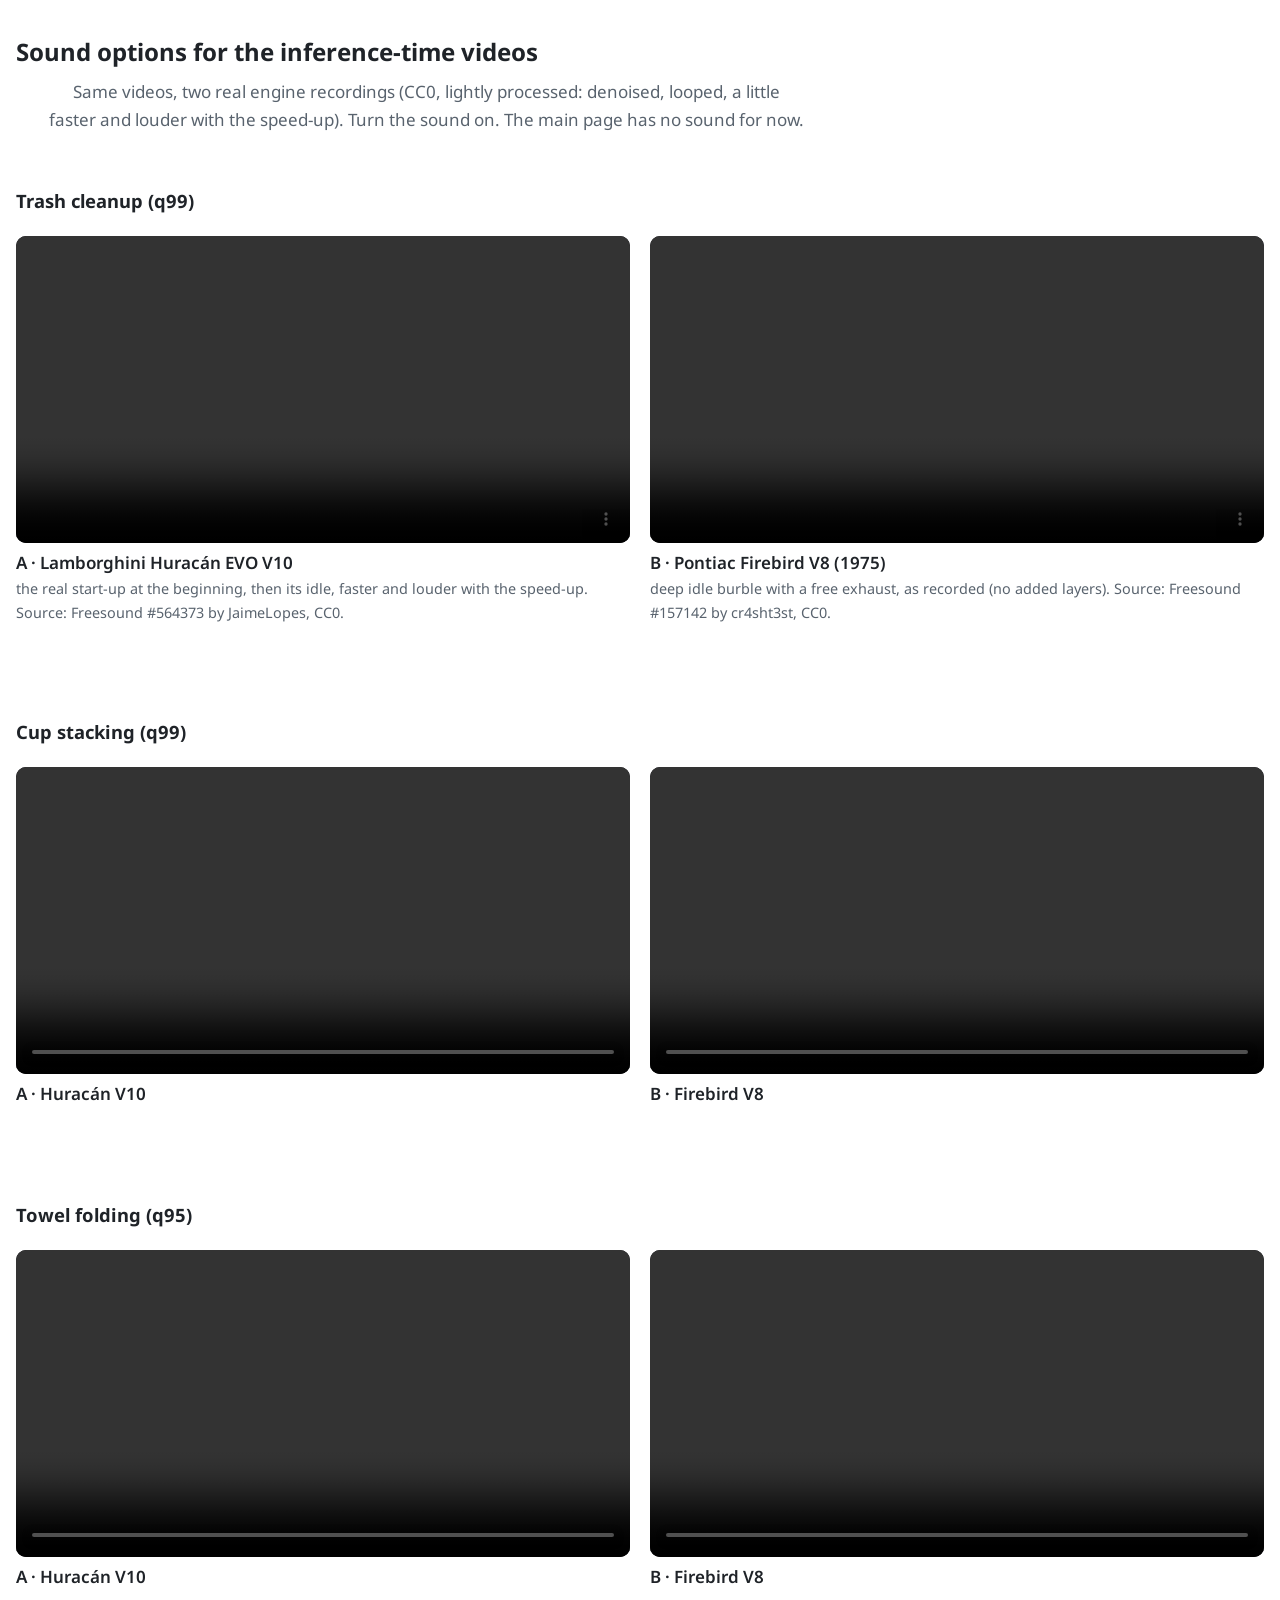
==== sound_preview.html @ 76bc1a8c "Sound preview round 5: real CC0 recordings with minimal processing (Huracan EVO V10 start-up + idle " ====
<!doctype html>
<html lang="en">
<head>
<meta charset="utf-8">
<meta name="viewport" content="width=device-width, initial-scale=1">
<meta name="robots" content="noindex">
<title>Sound Preview</title>
<link rel="stylesheet" href="https://fonts.googleapis.com/css2?family=Noto+Sans:wght@400;600&display=swap">
<link rel="stylesheet" href="static/css/style.css?v=d8124013">
<style>
  main { max-width: 1400px; margin: 0 auto; padding: 32px 16px 64px; }
  h1 { font-size: 1.5rem; margin: 0 0 6px; }
  .lead { color: var(--muted); margin: 0 0 24px; }
  .row { display: grid; grid-template-columns: 1fr 1fr; gap: 20px; margin-bottom: 36px; }
  .row h2 { grid-column: 1 / -1; font-size: 1.15rem; margin: 0; }
  figure { margin: 0; }
  figure video { display: block; width: 100%; height: auto; border-radius: 10px; background: #101118; }
  figcaption { margin-top: 6px; font-weight: 600; }
  figcaption span { display: block; font-weight: 400; color: var(--muted); font-size: 0.9rem; }
  @media (max-width: 800px) { .row { grid-template-columns: 1fr; } }
</style>
</head>
<body>
<main>
  <h1>Sound options for the inference-time videos</h1>
  <p class="lead">Same videos, two real engine recordings (CC0, lightly processed: denoised, looped, a little faster and louder with the speed-up). Turn the sound on. The main page has no sound for now.</p>
  <section class="row"><h2>Trash cleanup (q99)</h2>
    <figure><video controls playsinline preload="metadata" src="static/tempo/preview/split_trash_huracan.mp4"></video>
      <figcaption>A · Lamborghini Huracán EVO V10<span>the real start-up at the beginning, then its idle, faster and louder with the speed-up. Source: Freesound #564373 by JaimeLopes, CC0.</span></figcaption></figure>
    <figure><video controls playsinline preload="metadata" src="static/tempo/preview/split_trash_firebird.mp4"></video>
      <figcaption>B · Pontiac Firebird V8 (1975)<span>deep idle burble with a free exhaust, as recorded (no added layers). Source: Freesound #157142 by cr4sht3st, CC0.</span></figcaption></figure>
  </section>
  <section class="row"><h2>Cup stacking (q99)</h2>
    <figure><video controls playsinline preload="metadata" src="static/tempo/preview/split_cup_huracan.mp4"></video><figcaption>A · Huracán V10</figcaption></figure>
    <figure><video controls playsinline preload="metadata" src="static/tempo/preview/split_cup_firebird.mp4"></video><figcaption>B · Firebird V8</figcaption></figure>
  </section>
  <section class="row"><h2>Towel folding (q95)</h2>
    <figure><video controls playsinline preload="metadata" src="static/tempo/preview/split_towel_huracan.mp4"></video><figcaption>A · Huracán V10</figcaption></figure>
    <figure><video controls playsinline preload="metadata" src="static/tempo/preview/split_towel_firebird.mp4"></video><figcaption>B · Firebird V8</figcaption></figure>
  </section>
</main>
</body>
</html>
---- static/css/style.css ----
:root {
  --text: #1f2328;
  --muted: #59636e;
  --faint: #8c959f;
  --rule: #e5e7eb;
  --bg: #ffffff;
  --panel: #f6f8fa;
  --accent: #1d4ed8;
  --wide: 1040px;
  --narrow: 820px;
}

* { box-sizing: border-box; }

html { scroll-behavior: smooth; }

body {
  margin: 0;
  background: var(--bg);
  color: var(--text);
  font-family: "Noto Sans", -apple-system, BlinkMacSystemFont, "Segoe UI", Helvetica, Arial, sans-serif;
  font-size: 17px;
  line-height: 1.65;
  -webkit-text-size-adjust: 100%;
}

a { color: var(--accent); text-decoration: none; }
a:hover { text-decoration: underline; }

.container { max-width: var(--wide); margin: 0 auto; padding: 0 16px; }
.container.narrow { max-width: var(--narrow); }

/* ---------- header ---------- */
.hero { text-align: center; padding: 56px 0 28px; }

.title {
  margin: 0 auto;
  max-width: 900px;
  font-size: clamp(1.75rem, 1.1rem + 2.6vw, 2.75rem);
  font-weight: 600;
  line-height: 1.2;
  letter-spacing: -0.01em;
  text-wrap: balance;
}

.authors { margin: 18px 0 2px; font-size: 1.15rem; }
.venue { margin: 0; color: var(--muted); font-size: 0.98rem; text-wrap: balance; }

.links {
  display: flex;
  flex-wrap: wrap;
  justify-content: center;
  gap: 10px;
  margin-top: 22px;
}

.button {
  display: inline-flex;
  align-items: center;
  gap: 6px;
  padding: 7px 18px;
  border-radius: 999px;
  background: #363636;
  color: #fff;
  font-size: 0.92rem;
  line-height: 1.4;
}
.button:hover { background: #1f1f1f; text-decoration: none; }
.button svg { width: 14px; height: 14px; fill: currentColor; }

/* ---------- sections ---------- */
section { padding: 28px 0; }

.section-title {
  margin: 0 0 18px;
  text-align: center;
  font-size: 1.6rem;
  font-weight: 600;
}

.lead {
  margin: 0 auto 26px;
  max-width: var(--narrow);
  text-align: center;
  color: var(--muted);
  text-wrap: balance;
}
.lead strong { color: var(--text); font-weight: 600; }

/* real-time callout: same dark pill + red dot as the badge burned into the videos */
.realtime {
  display: flex;
  flex-wrap: wrap;
  justify-content: center;
  align-items: center;
  gap: 8px 14px;
  margin: 0 auto 12px;
  text-align: center;
}

.rt-badge {
  display: inline-flex;
  align-items: center;
  gap: 9px;
  padding: 7px 16px 7px 14px;
  border-radius: 999px;
  background: #1f2328;
  color: #fff;
  font-size: 0.95rem;
  font-weight: 600;
  letter-spacing: 0.06em;
  text-transform: uppercase;
  white-space: nowrap;
}

.rt-dot {
  width: 10px;
  height: 10px;
  border-radius: 50%;
  background: #ef4444;
  animation: rt-pulse 1.6s ease-out infinite;
}

@keyframes rt-pulse {
  0%   { box-shadow: 0 0 0 0 rgba(239, 68, 68, 0.6); }
  70%  { box-shadow: 0 0 0 7px rgba(239, 68, 68, 0); }
  100% { box-shadow: 0 0 0 0 rgba(239, 68, 68, 0); }
}

@media (prefers-reduced-motion: reduce) {
  .rt-dot { animation: none; }
}

.rt-text { font-size: 1.08rem; text-wrap: balance; }
.rt-text strong { font-weight: 600; }
.nowrap, .rt-text strong { white-space: nowrap; }

/* ---------- demo videos ---------- */
.demo { margin: 0 0 40px; }
.demo:last-child { margin-bottom: 8px; }

/* demo groups (fine-tuned vs zero-shot) */
.group-head {
  margin: 6px auto 24px;
  max-width: var(--narrow);
  text-align: center;
}
.group-head.sep {
  margin-top: 56px;
  padding-top: 34px;
  border-top: 1px solid var(--rule);
}
.group-title { margin: 0 0 4px; font-size: 1.32rem; font-weight: 600; }
.group-note { margin: 0; color: var(--muted); font-size: 0.95rem; text-wrap: balance; }
.group-note strong { color: var(--text); font-weight: 600; }

.demo-title {
  margin: 0 0 10px;
  text-align: center;
  font-size: 1.12rem;
  font-weight: 600;
}

.video-frame {
  margin: 0 auto;
  border-radius: 10px;
  overflow: hidden;
  background: var(--panel);
  box-shadow: 0 1px 2px rgba(0, 0, 0, 0.06), 0 4px 18px rgba(0, 0, 0, 0.06);
}

.video-frame video {
  display: block;
  width: 100%;
  height: auto;
}

/* side-by-side portrait clips share one width so their scale matches; wide clips use the full column */
.video-frame.portrait { max-width: 600px; }
.video-frame.wide     { max-width: var(--wide); }

.demo-caption {
  margin: 10px auto 0;
  max-width: var(--narrow);
  text-align: center;
  color: var(--muted);
  font-size: 0.92rem;
}
.demo-caption a { margin-left: 4px; white-space: nowrap; }
.demo-caption a::after { content: " \2197"; }

/* ---------- abstract ---------- */
.abstract p {
  margin: 0;
  text-align: justify;
  hyphens: manual;
  text-wrap: pretty;
}
.abstract a { overflow-wrap: anywhere; }

/* ---------- method figures ---------- */
.figure { margin: 0 0 36px; }
.figure:last-child { margin-bottom: 0; }

.figure-scroll { overflow-x: auto; -webkit-overflow-scrolling: touch; }

.figure img {
  display: block;
  width: 100%;
  height: auto;
}

.figure figcaption {
  margin: 12px auto 0;
  max-width: var(--narrow);
  text-align: center;
  color: var(--muted);
  font-size: 0.95rem;
  text-wrap: balance;
}
.figure figcaption strong { color: var(--text); font-weight: 600; }

.scroll-hint { display: none; }

/* ---------- footer ---------- */
footer {
  margin-top: 36px;
  padding: 28px 0 40px;
  border-top: 1px solid var(--rule);
  text-align: center;
  color: var(--faint);
  font-size: 0.85rem;
}
footer a { color: inherit; text-decoration: underline; }

/* ---------- small screens ---------- */
@media (max-width: 640px) {
  body { font-size: 16px; }
  .hero { padding: 36px 0 18px; }
  .title br { display: none; }
  .hide-sm { display: none; }
  .authors { font-size: 1.05rem; }
  section { padding: 20px 0; }
  .section-title { font-size: 1.35rem; }
  .demo { margin-bottom: 30px; }
  .video-frame { border-radius: 8px; }
  .abstract p { text-align: left; hyphens: manual; }

  /* the method figures are very wide: let them scroll instead of shrinking to unreadable */
  .figure-scroll img { width: 760px; max-width: none; }
  .scroll-hint {
    display: block;
    margin-top: 6px;
    text-align: center;
    color: var(--faint);
    font-size: 0.8rem;
  }
}
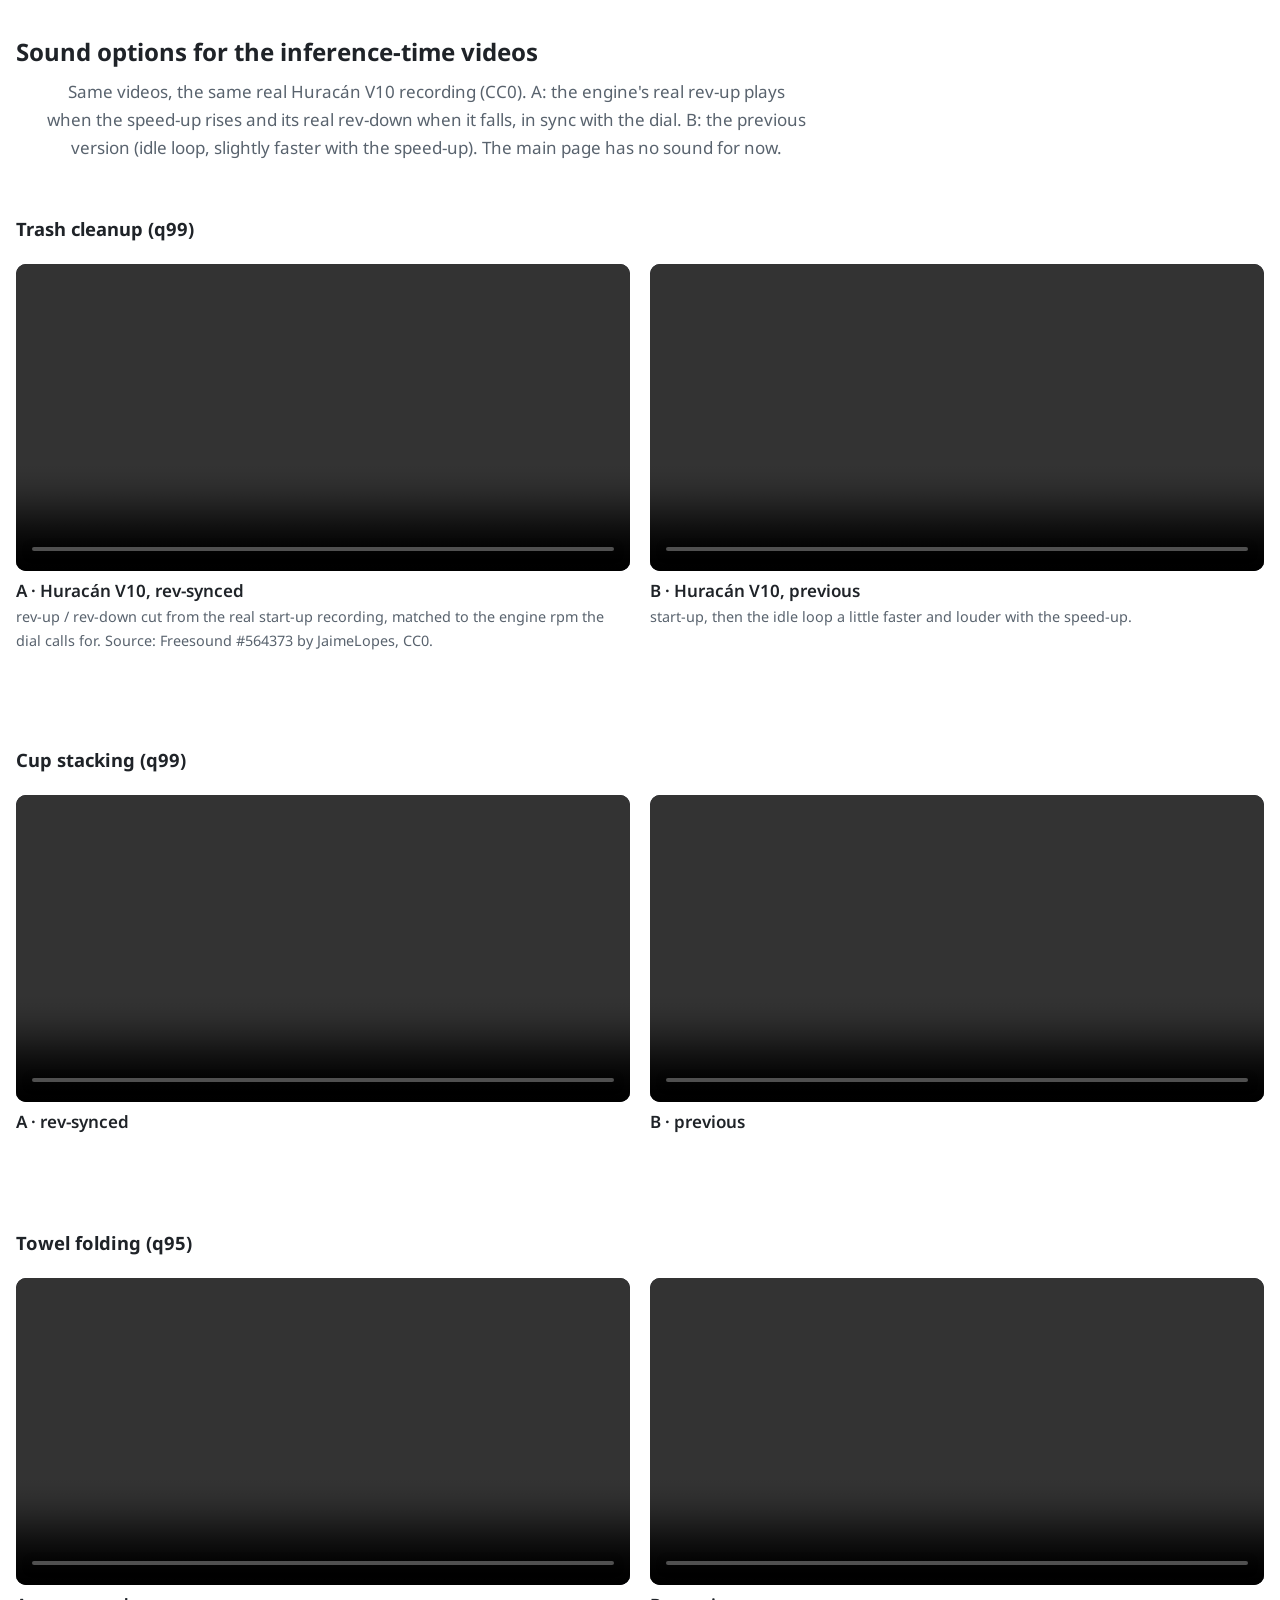
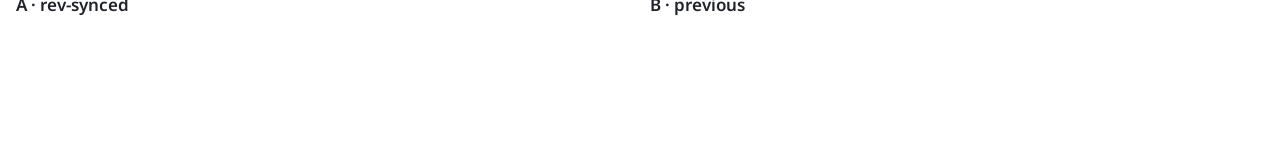
==== commit 4390b327: "Sound preview round 6: Huracan V10 rev-synced (real rev-up/rev-down grains matched to the dial) vs p" ====
--- a/sound_preview.html
+++ b/sound_preview.html
@@ -23,20 +23,20 @@
 <body>
 <main>
   <h1>Sound options for the inference-time videos</h1>
-  <p class="lead">Same videos, two real engine recordings (CC0, lightly processed: denoised, looped, a little faster and louder with the speed-up). Turn the sound on. The main page has no sound for now.</p>
+  <p class="lead">Same videos, the same real Huracán V10 recording (CC0). A: the engine's real rev-up plays when the speed-up rises and its real rev-down when it falls, in sync with the dial. B: the previous version (idle loop, slightly faster with the speed-up). The main page has no sound for now.</p>
   <section class="row"><h2>Trash cleanup (q99)</h2>
+    <figure><video controls playsinline preload="metadata" src="static/tempo/preview/split_trash_revsync.mp4"></video>
+      <figcaption>A · Huracán V10, rev-synced<span>rev-up / rev-down cut from the real start-up recording, matched to the engine rpm the dial calls for. Source: Freesound #564373 by JaimeLopes, CC0.</span></figcaption></figure>
     <figure><video controls playsinline preload="metadata" src="static/tempo/preview/split_trash_huracan.mp4"></video>
-      <figcaption>A · Lamborghini Huracán EVO V10<span>the real start-up at the beginning, then its idle, faster and louder with the speed-up. Source: Freesound #564373 by JaimeLopes, CC0.</span></figcaption></figure>
-    <figure><video controls playsinline preload="metadata" src="static/tempo/preview/split_trash_firebird.mp4"></video>
-      <figcaption>B · Pontiac Firebird V8 (1975)<span>deep idle burble with a free exhaust, as recorded (no added layers). Source: Freesound #157142 by cr4sht3st, CC0.</span></figcaption></figure>
+      <figcaption>B · Huracán V10, previous<span>start-up, then the idle loop a little faster and louder with the speed-up.</span></figcaption></figure>
   </section>
   <section class="row"><h2>Cup stacking (q99)</h2>
-    <figure><video controls playsinline preload="metadata" src="static/tempo/preview/split_cup_huracan.mp4"></video><figcaption>A · Huracán V10</figcaption></figure>
-    <figure><video controls playsinline preload="metadata" src="static/tempo/preview/split_cup_firebird.mp4"></video><figcaption>B · Firebird V8</figcaption></figure>
+    <figure><video controls playsinline preload="metadata" src="static/tempo/preview/split_cup_revsync.mp4"></video><figcaption>A · rev-synced</figcaption></figure>
+    <figure><video controls playsinline preload="metadata" src="static/tempo/preview/split_cup_huracan.mp4"></video><figcaption>B · previous</figcaption></figure>
   </section>
   <section class="row"><h2>Towel folding (q95)</h2>
-    <figure><video controls playsinline preload="metadata" src="static/tempo/preview/split_towel_huracan.mp4"></video><figcaption>A · Huracán V10</figcaption></figure>
-    <figure><video controls playsinline preload="metadata" src="static/tempo/preview/split_towel_firebird.mp4"></video><figcaption>B · Firebird V8</figcaption></figure>
+    <figure><video controls playsinline preload="metadata" src="static/tempo/preview/split_towel_revsync.mp4"></video><figcaption>A · rev-synced</figcaption></figure>
+    <figure><video controls playsinline preload="metadata" src="static/tempo/preview/split_towel_huracan.mp4"></video><figcaption>B · previous</figcaption></figure>
   </section>
 </main>
 </body>
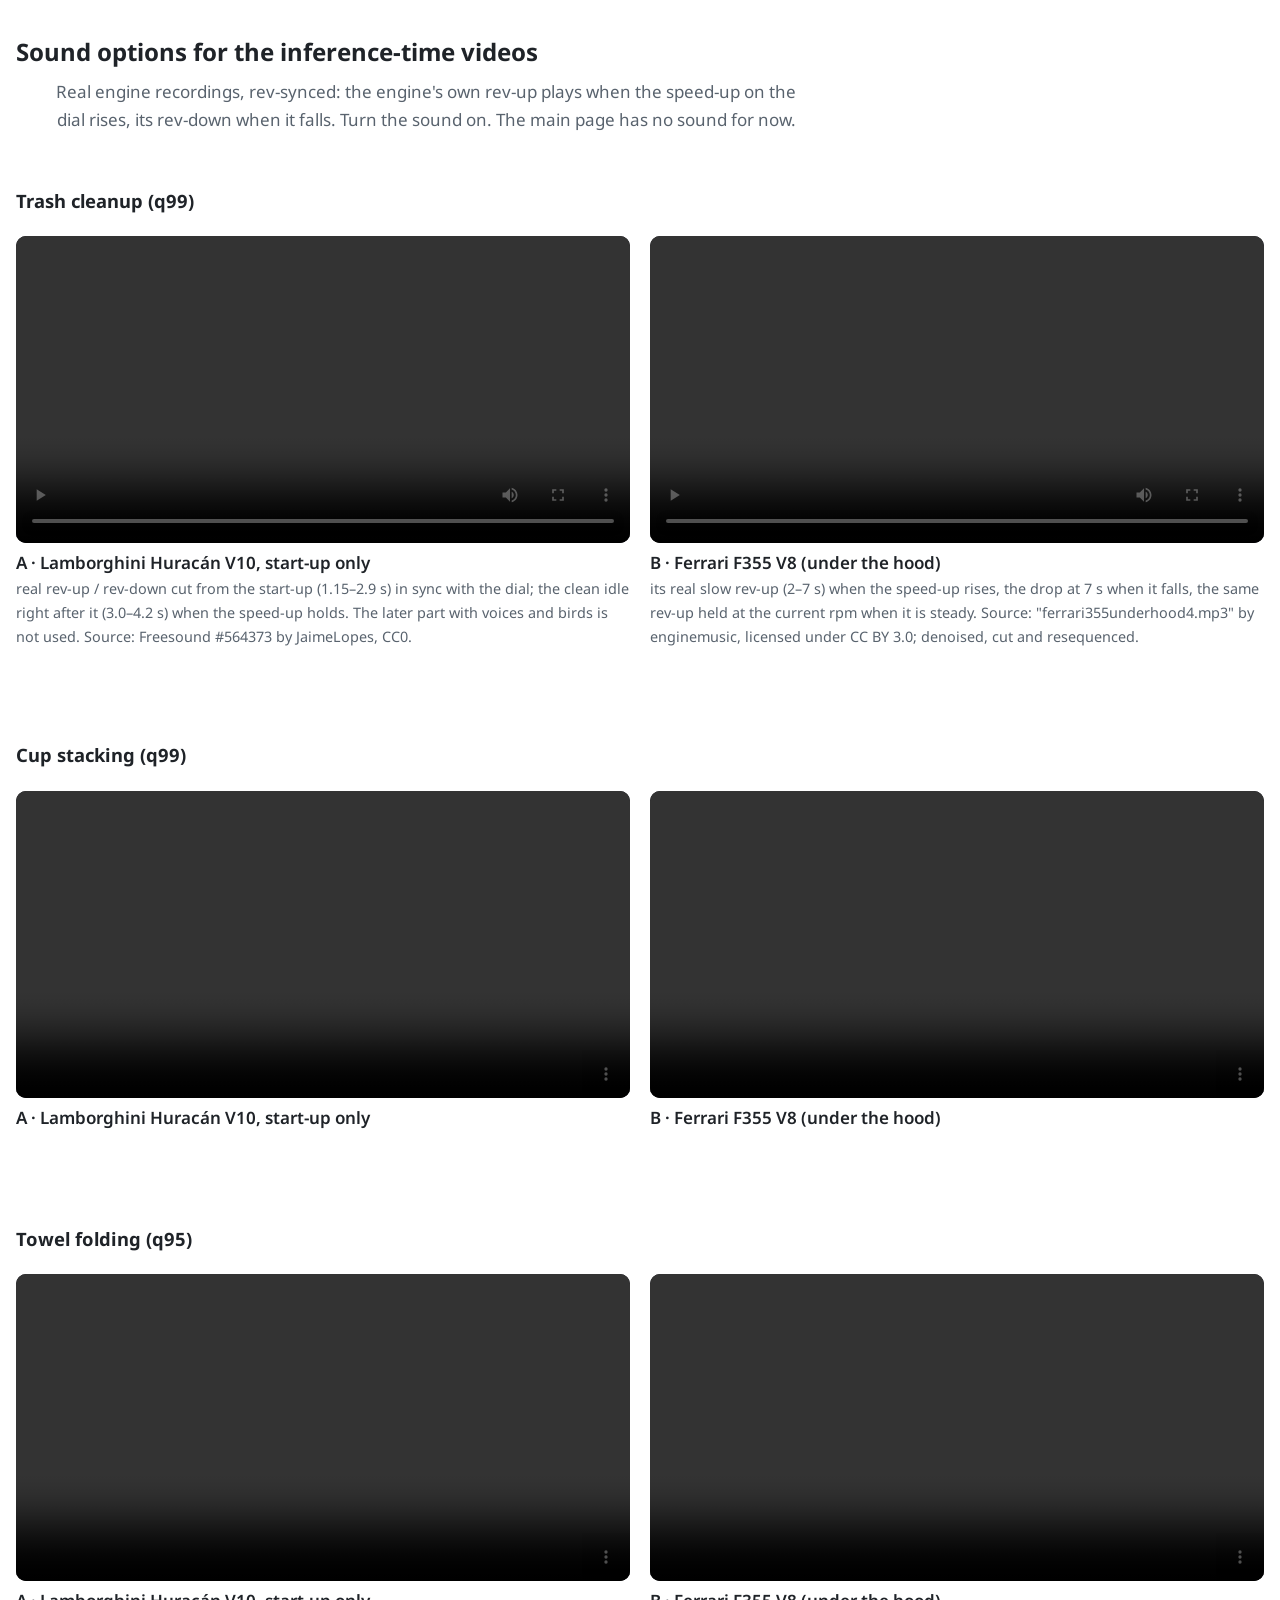
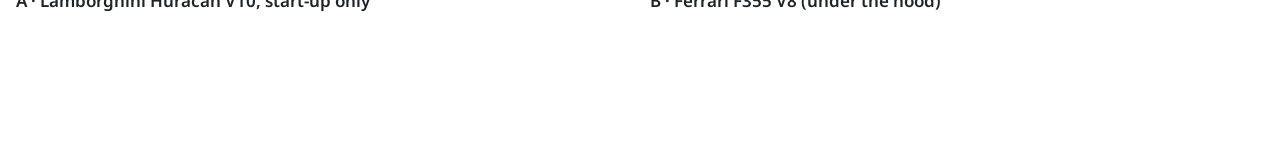
==== commit f7e2b97f: "Sound preview round 7: rev-synced Huracan (start-up part only, no voices/birds) vs Ferrari F355 (rev" ====
--- a/sound_preview.html
+++ b/sound_preview.html
@@ -16,6 +16,7 @@
   figure { margin: 0; }
   figure video { display: block; width: 100%; height: auto; border-radius: 10px; background: #101118; }
   figcaption { margin-top: 6px; font-weight: 600; }
+  figcaption a { color: inherit; }
   figcaption span { display: block; font-weight: 400; color: var(--muted); font-size: 0.9rem; }
   @media (max-width: 800px) { .row { grid-template-columns: 1fr; } }
 </style>
@@ -23,20 +24,18 @@
 <body>
 <main>
   <h1>Sound options for the inference-time videos</h1>
-  <p class="lead">Same videos, the same real Huracán V10 recording (CC0). A: the engine's real rev-up plays when the speed-up rises and its real rev-down when it falls, in sync with the dial. B: the previous version (idle loop, slightly faster with the speed-up). The main page has no sound for now.</p>
+  <p class="lead">Real engine recordings, rev-synced: the engine's own rev-up plays when the speed-up on the dial rises, its rev-down when it falls. Turn the sound on. The main page has no sound for now.</p>
   <section class="row"><h2>Trash cleanup (q99)</h2>
-    <figure><video controls playsinline preload="metadata" src="static/tempo/preview/split_trash_revsync.mp4"></video>
-      <figcaption>A · Huracán V10, rev-synced<span>rev-up / rev-down cut from the real start-up recording, matched to the engine rpm the dial calls for. Source: Freesound #564373 by JaimeLopes, CC0.</span></figcaption></figure>
-    <figure><video controls playsinline preload="metadata" src="static/tempo/preview/split_trash_huracan.mp4"></video>
-      <figcaption>B · Huracán V10, previous<span>start-up, then the idle loop a little faster and louder with the speed-up.</span></figcaption></figure>
+    <figure><video controls playsinline preload="metadata" src="static/tempo/preview/split_trash_huracan.mp4"></video><figcaption>A · Lamborghini Huracán V10, start-up only<span>real rev-up / rev-down cut from the start-up (1.15–2.9 s) in sync with the dial; the clean idle right after it (3.0–4.2 s) when the speed-up holds. The later part with voices and birds is not used. Source: <a href="https://freesound.org/people/JaimeLopes/sounds/564373/">Freesound #564373</a> by JaimeLopes, CC0.</span></figcaption></figure>
+    <figure><video controls playsinline preload="metadata" src="static/tempo/preview/split_trash_f355.mp4"></video><figcaption>B · Ferrari F355 V8 (under the hood)<span>its real slow rev-up (2–7 s) when the speed-up rises, the drop at 7 s when it falls, the same rev-up held at the current rpm when it is steady. Source: <a href="https://freesound.org/people/enginemusic/sounds/43484/">"ferrari355underhood4.mp3"</a> by enginemusic, licensed under <a href="https://creativecommons.org/licenses/by/3.0/">CC BY 3.0</a>; denoised, cut and resequenced.</span></figcaption></figure>
   </section>
   <section class="row"><h2>Cup stacking (q99)</h2>
-    <figure><video controls playsinline preload="metadata" src="static/tempo/preview/split_cup_revsync.mp4"></video><figcaption>A · rev-synced</figcaption></figure>
-    <figure><video controls playsinline preload="metadata" src="static/tempo/preview/split_cup_huracan.mp4"></video><figcaption>B · previous</figcaption></figure>
+    <figure><video controls playsinline preload="metadata" src="static/tempo/preview/split_cup_huracan.mp4"></video><figcaption>A · Lamborghini Huracán V10, start-up only</figcaption></figure>
+    <figure><video controls playsinline preload="metadata" src="static/tempo/preview/split_cup_f355.mp4"></video><figcaption>B · Ferrari F355 V8 (under the hood)</figcaption></figure>
   </section>
   <section class="row"><h2>Towel folding (q95)</h2>
-    <figure><video controls playsinline preload="metadata" src="static/tempo/preview/split_towel_revsync.mp4"></video><figcaption>A · rev-synced</figcaption></figure>
-    <figure><video controls playsinline preload="metadata" src="static/tempo/preview/split_towel_huracan.mp4"></video><figcaption>B · previous</figcaption></figure>
+    <figure><video controls playsinline preload="metadata" src="static/tempo/preview/split_towel_huracan.mp4"></video><figcaption>A · Lamborghini Huracán V10, start-up only</figcaption></figure>
+    <figure><video controls playsinline preload="metadata" src="static/tempo/preview/split_towel_f355.mp4"></video><figcaption>B · Ferrari F355 V8 (under the hood)</figcaption></figure>
   </section>
 </main>
 </body>
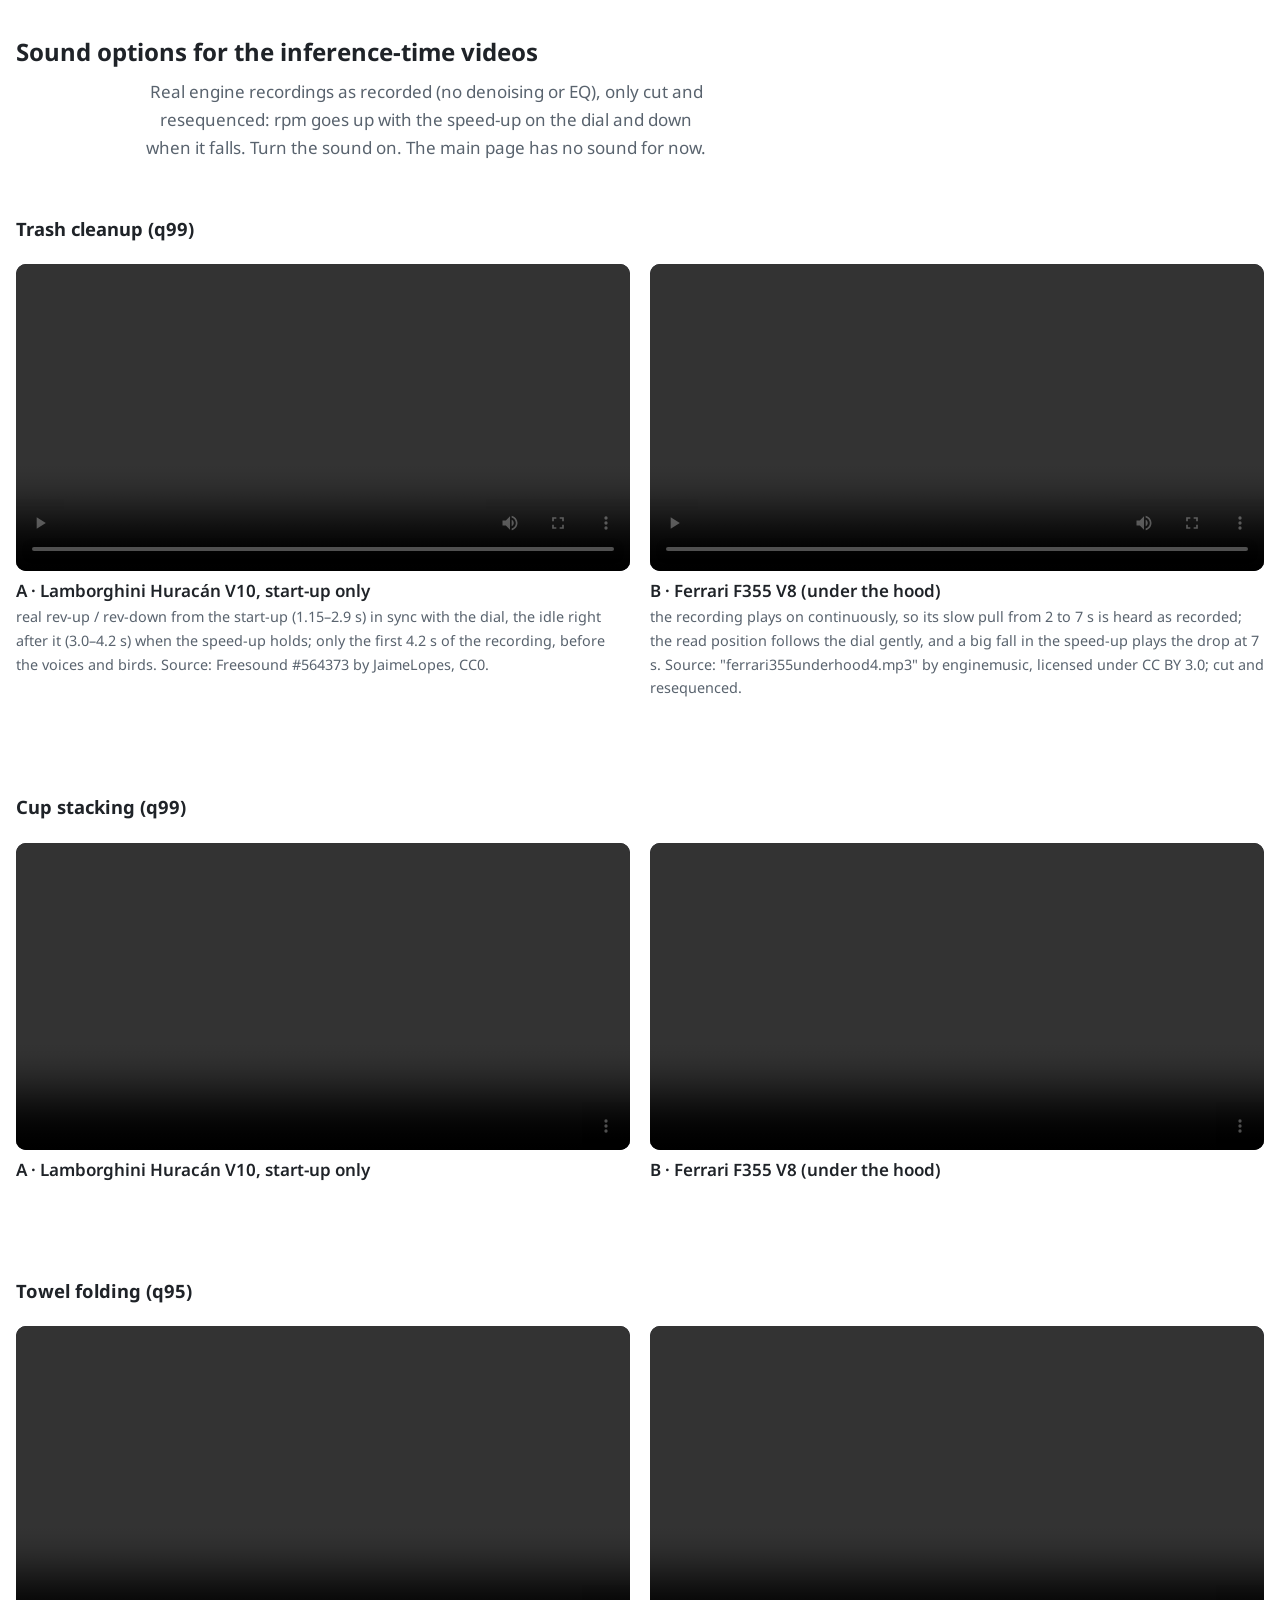
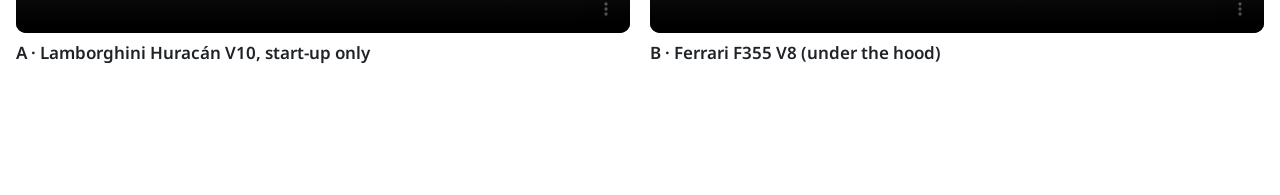
==== commit f59c2b81: "Sound preview round 8: raw recordings (no denoise/EQ); Ferrari plays on continuously (slow pull kept" ====
--- a/sound_preview.html
+++ b/sound_preview.html
@@ -24,10 +24,10 @@
 <body>
 <main>
   <h1>Sound options for the inference-time videos</h1>
-  <p class="lead">Real engine recordings, rev-synced: the engine's own rev-up plays when the speed-up on the dial rises, its rev-down when it falls. Turn the sound on. The main page has no sound for now.</p>
+  <p class="lead">Real engine recordings as recorded (no denoising or EQ), only cut and resequenced: rpm goes up with the speed-up on the dial and down when it falls. Turn the sound on. The main page has no sound for now.</p>
   <section class="row"><h2>Trash cleanup (q99)</h2>
-    <figure><video controls playsinline preload="metadata" src="static/tempo/preview/split_trash_huracan.mp4"></video><figcaption>A · Lamborghini Huracán V10, start-up only<span>real rev-up / rev-down cut from the start-up (1.15–2.9 s) in sync with the dial; the clean idle right after it (3.0–4.2 s) when the speed-up holds. The later part with voices and birds is not used. Source: <a href="https://freesound.org/people/JaimeLopes/sounds/564373/">Freesound #564373</a> by JaimeLopes, CC0.</span></figcaption></figure>
-    <figure><video controls playsinline preload="metadata" src="static/tempo/preview/split_trash_f355.mp4"></video><figcaption>B · Ferrari F355 V8 (under the hood)<span>its real slow rev-up (2–7 s) when the speed-up rises, the drop at 7 s when it falls, the same rev-up held at the current rpm when it is steady. Source: <a href="https://freesound.org/people/enginemusic/sounds/43484/">"ferrari355underhood4.mp3"</a> by enginemusic, licensed under <a href="https://creativecommons.org/licenses/by/3.0/">CC BY 3.0</a>; denoised, cut and resequenced.</span></figcaption></figure>
+    <figure><video controls playsinline preload="metadata" src="static/tempo/preview/split_trash_huracan.mp4"></video><figcaption>A · Lamborghini Huracán V10, start-up only<span>real rev-up / rev-down from the start-up (1.15–2.9 s) in sync with the dial, the idle right after it (3.0–4.2 s) when the speed-up holds; only the first 4.2 s of the recording, before the voices and birds. Source: <a href="https://freesound.org/people/JaimeLopes/sounds/564373/">Freesound #564373</a> by JaimeLopes, CC0.</span></figcaption></figure>
+    <figure><video controls playsinline preload="metadata" src="static/tempo/preview/split_trash_f355.mp4"></video><figcaption>B · Ferrari F355 V8 (under the hood)<span>the recording plays on continuously, so its slow pull from 2 to 7 s is heard as recorded; the read position follows the dial gently, and a big fall in the speed-up plays the drop at 7 s. Source: <a href="https://freesound.org/people/enginemusic/sounds/43484/">"ferrari355underhood4.mp3"</a> by enginemusic, licensed under <a href="https://creativecommons.org/licenses/by/3.0/">CC BY 3.0</a>; cut and resequenced.</span></figcaption></figure>
   </section>
   <section class="row"><h2>Cup stacking (q99)</h2>
     <figure><video controls playsinline preload="metadata" src="static/tempo/preview/split_cup_huracan.mp4"></video><figcaption>A · Lamborghini Huracán V10, start-up only</figcaption></figure>
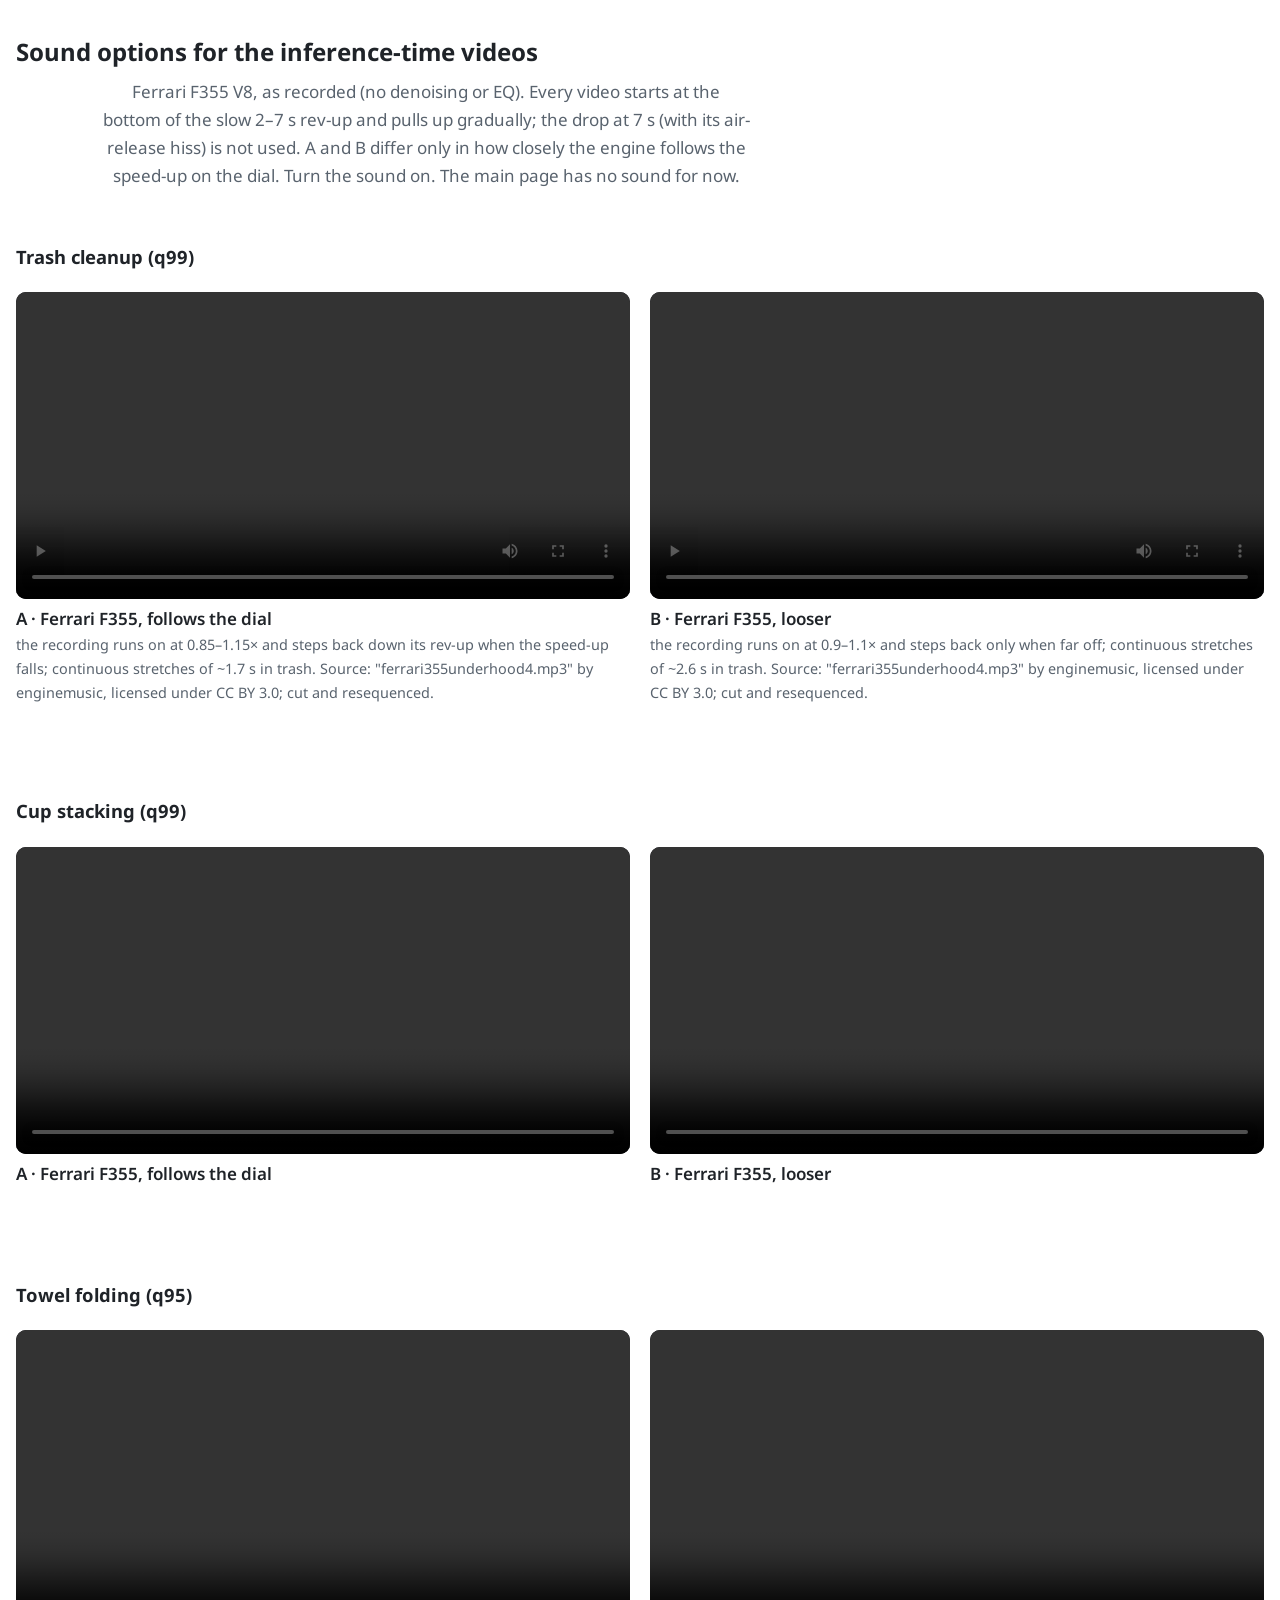
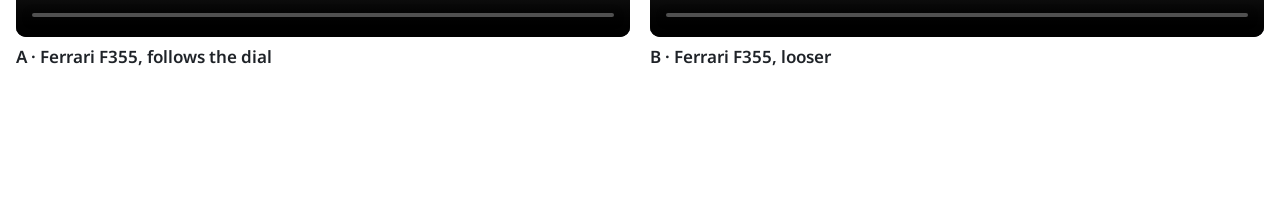
==== commit 92770878: "Sound preview round 9: Ferrari F355 only, no drop/hiss, gradual start for every task; follows the di" ====
--- a/sound_preview.html
+++ b/sound_preview.html
@@ -24,18 +24,18 @@
 <body>
 <main>
   <h1>Sound options for the inference-time videos</h1>
-  <p class="lead">Real engine recordings as recorded (no denoising or EQ), only cut and resequenced: rpm goes up with the speed-up on the dial and down when it falls. Turn the sound on. The main page has no sound for now.</p>
+  <p class="lead">Ferrari F355 V8, as recorded (no denoising or EQ). Every video starts at the bottom of the slow 2–7 s rev-up and pulls up gradually; the drop at 7 s (with its air-release hiss) is not used. A and B differ only in how closely the engine follows the speed-up on the dial. Turn the sound on. The main page has no sound for now.</p>
   <section class="row"><h2>Trash cleanup (q99)</h2>
-    <figure><video controls playsinline preload="metadata" src="static/tempo/preview/split_trash_huracan.mp4"></video><figcaption>A · Lamborghini Huracán V10, start-up only<span>real rev-up / rev-down from the start-up (1.15–2.9 s) in sync with the dial, the idle right after it (3.0–4.2 s) when the speed-up holds; only the first 4.2 s of the recording, before the voices and birds. Source: <a href="https://freesound.org/people/JaimeLopes/sounds/564373/">Freesound #564373</a> by JaimeLopes, CC0.</span></figcaption></figure>
-    <figure><video controls playsinline preload="metadata" src="static/tempo/preview/split_trash_f355.mp4"></video><figcaption>B · Ferrari F355 V8 (under the hood)<span>the recording plays on continuously, so its slow pull from 2 to 7 s is heard as recorded; the read position follows the dial gently, and a big fall in the speed-up plays the drop at 7 s. Source: <a href="https://freesound.org/people/enginemusic/sounds/43484/">"ferrari355underhood4.mp3"</a> by enginemusic, licensed under <a href="https://creativecommons.org/licenses/by/3.0/">CC BY 3.0</a>; cut and resequenced.</span></figcaption></figure>
+    <figure><video controls playsinline preload="metadata" src="static/tempo/preview/split_trash_f355_base.mp4"></video><figcaption>A · Ferrari F355, follows the dial<span>the recording runs on at 0.85–1.15&times; and steps back down its rev-up when the speed-up falls; continuous stretches of ~1.7 s in trash. Source: <a href="https://freesound.org/people/enginemusic/sounds/43484/">"ferrari355underhood4.mp3"</a> by enginemusic, licensed under <a href="https://creativecommons.org/licenses/by/3.0/">CC BY 3.0</a>; cut and resequenced.</span></figcaption></figure>
+    <figure><video controls playsinline preload="metadata" src="static/tempo/preview/split_trash_f355_loose.mp4"></video><figcaption>B · Ferrari F355, looser<span>the recording runs on at 0.9–1.1&times; and steps back only when far off; continuous stretches of ~2.6 s in trash. Source: <a href="https://freesound.org/people/enginemusic/sounds/43484/">"ferrari355underhood4.mp3"</a> by enginemusic, licensed under <a href="https://creativecommons.org/licenses/by/3.0/">CC BY 3.0</a>; cut and resequenced.</span></figcaption></figure>
   </section>
   <section class="row"><h2>Cup stacking (q99)</h2>
-    <figure><video controls playsinline preload="metadata" src="static/tempo/preview/split_cup_huracan.mp4"></video><figcaption>A · Lamborghini Huracán V10, start-up only</figcaption></figure>
-    <figure><video controls playsinline preload="metadata" src="static/tempo/preview/split_cup_f355.mp4"></video><figcaption>B · Ferrari F355 V8 (under the hood)</figcaption></figure>
+    <figure><video controls playsinline preload="metadata" src="static/tempo/preview/split_cup_f355_base.mp4"></video><figcaption>A · Ferrari F355, follows the dial</figcaption></figure>
+    <figure><video controls playsinline preload="metadata" src="static/tempo/preview/split_cup_f355_loose.mp4"></video><figcaption>B · Ferrari F355, looser</figcaption></figure>
   </section>
   <section class="row"><h2>Towel folding (q95)</h2>
-    <figure><video controls playsinline preload="metadata" src="static/tempo/preview/split_towel_huracan.mp4"></video><figcaption>A · Lamborghini Huracán V10, start-up only</figcaption></figure>
-    <figure><video controls playsinline preload="metadata" src="static/tempo/preview/split_towel_f355.mp4"></video><figcaption>B · Ferrari F355 V8 (under the hood)</figcaption></figure>
+    <figure><video controls playsinline preload="metadata" src="static/tempo/preview/split_towel_f355_base.mp4"></video><figcaption>A · Ferrari F355, follows the dial</figcaption></figure>
+    <figure><video controls playsinline preload="metadata" src="static/tempo/preview/split_towel_f355_loose.mp4"></video><figcaption>B · Ferrari F355, looser</figcaption></figure>
   </section>
 </main>
 </body>
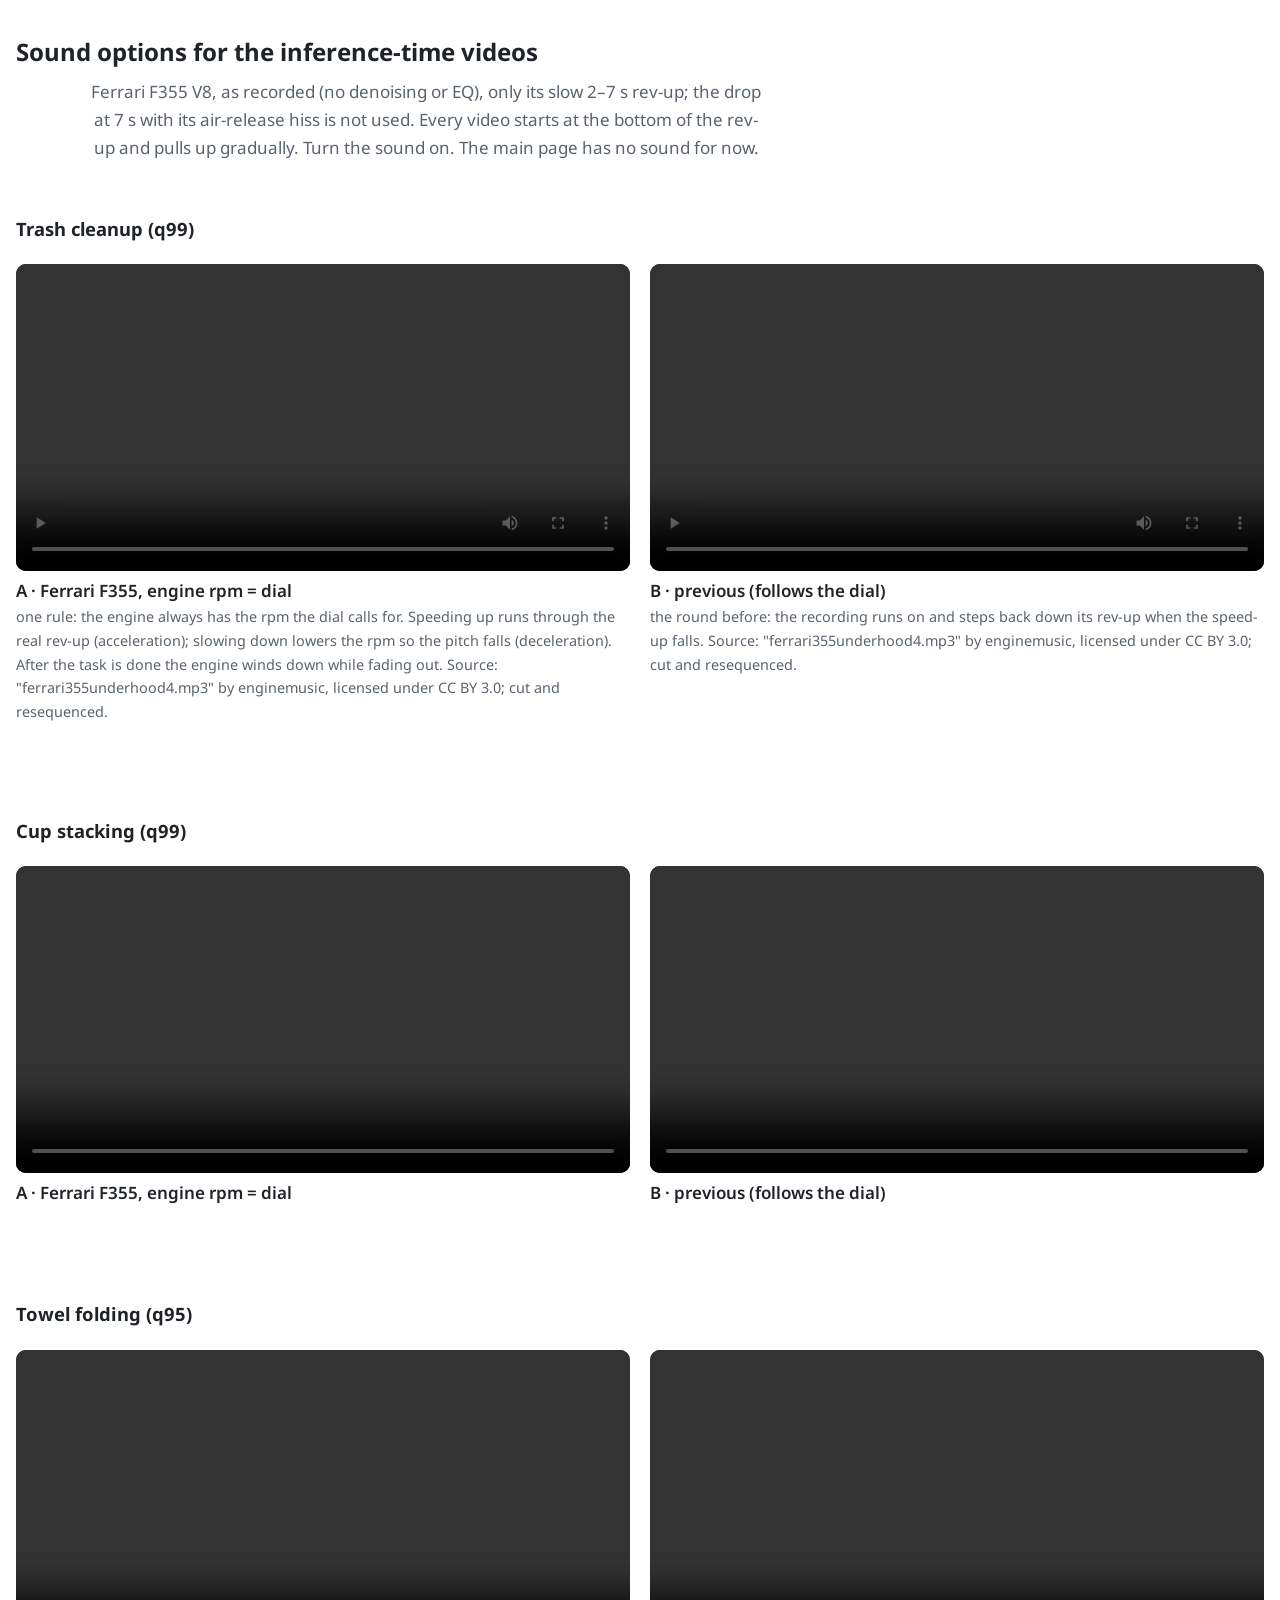
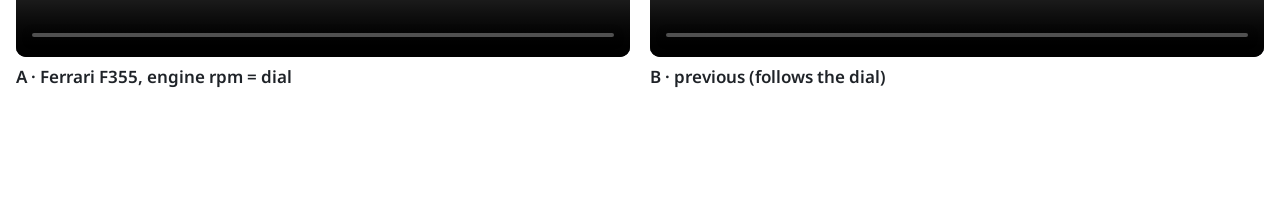
==== commit 4fd728ea: "Sound preview round 10: Ferrari engine rpm = dial (rev-up when speeding up, pitch drop when slowing," ====
--- a/sound_preview.html
+++ b/sound_preview.html
@@ -24,18 +24,18 @@
 <body>
 <main>
   <h1>Sound options for the inference-time videos</h1>
-  <p class="lead">Ferrari F355 V8, as recorded (no denoising or EQ). Every video starts at the bottom of the slow 2–7 s rev-up and pulls up gradually; the drop at 7 s (with its air-release hiss) is not used. A and B differ only in how closely the engine follows the speed-up on the dial. Turn the sound on. The main page has no sound for now.</p>
+  <p class="lead">Ferrari F355 V8, as recorded (no denoising or EQ), only its slow 2–7 s rev-up; the drop at 7 s with its air-release hiss is not used. Every video starts at the bottom of the rev-up and pulls up gradually. Turn the sound on. The main page has no sound for now.</p>
   <section class="row"><h2>Trash cleanup (q99)</h2>
-    <figure><video controls playsinline preload="metadata" src="static/tempo/preview/split_trash_f355_base.mp4"></video><figcaption>A · Ferrari F355, follows the dial<span>the recording runs on at 0.85–1.15&times; and steps back down its rev-up when the speed-up falls; continuous stretches of ~1.7 s in trash. Source: <a href="https://freesound.org/people/enginemusic/sounds/43484/">"ferrari355underhood4.mp3"</a> by enginemusic, licensed under <a href="https://creativecommons.org/licenses/by/3.0/">CC BY 3.0</a>; cut and resequenced.</span></figcaption></figure>
-    <figure><video controls playsinline preload="metadata" src="static/tempo/preview/split_trash_f355_loose.mp4"></video><figcaption>B · Ferrari F355, looser<span>the recording runs on at 0.9–1.1&times; and steps back only when far off; continuous stretches of ~2.6 s in trash. Source: <a href="https://freesound.org/people/enginemusic/sounds/43484/">"ferrari355underhood4.mp3"</a> by enginemusic, licensed under <a href="https://creativecommons.org/licenses/by/3.0/">CC BY 3.0</a>; cut and resequenced.</span></figcaption></figure>
+    <figure><video controls playsinline preload="metadata" src="static/tempo/preview/split_trash_f355_rpm.mp4"></video><figcaption>A · Ferrari F355, engine rpm = dial<span>one rule: the engine always has the rpm the dial calls for. Speeding up runs through the real rev-up (acceleration); slowing down lowers the rpm so the pitch falls (deceleration). After the task is done the engine winds down while fading out. Source: <a href="https://freesound.org/people/enginemusic/sounds/43484/">"ferrari355underhood4.mp3"</a> by enginemusic, licensed under <a href="https://creativecommons.org/licenses/by/3.0/">CC BY 3.0</a>; cut and resequenced.</span></figcaption></figure>
+    <figure><video controls playsinline preload="metadata" src="static/tempo/preview/split_trash_f355_base.mp4"></video><figcaption>B · previous (follows the dial)<span>the round before: the recording runs on and steps back down its rev-up when the speed-up falls. Source: <a href="https://freesound.org/people/enginemusic/sounds/43484/">"ferrari355underhood4.mp3"</a> by enginemusic, licensed under <a href="https://creativecommons.org/licenses/by/3.0/">CC BY 3.0</a>; cut and resequenced.</span></figcaption></figure>
   </section>
   <section class="row"><h2>Cup stacking (q99)</h2>
-    <figure><video controls playsinline preload="metadata" src="static/tempo/preview/split_cup_f355_base.mp4"></video><figcaption>A · Ferrari F355, follows the dial</figcaption></figure>
-    <figure><video controls playsinline preload="metadata" src="static/tempo/preview/split_cup_f355_loose.mp4"></video><figcaption>B · Ferrari F355, looser</figcaption></figure>
+    <figure><video controls playsinline preload="metadata" src="static/tempo/preview/split_cup_f355_rpm.mp4"></video><figcaption>A · Ferrari F355, engine rpm = dial</figcaption></figure>
+    <figure><video controls playsinline preload="metadata" src="static/tempo/preview/split_cup_f355_base.mp4"></video><figcaption>B · previous (follows the dial)</figcaption></figure>
   </section>
   <section class="row"><h2>Towel folding (q95)</h2>
-    <figure><video controls playsinline preload="metadata" src="static/tempo/preview/split_towel_f355_base.mp4"></video><figcaption>A · Ferrari F355, follows the dial</figcaption></figure>
-    <figure><video controls playsinline preload="metadata" src="static/tempo/preview/split_towel_f355_loose.mp4"></video><figcaption>B · Ferrari F355, looser</figcaption></figure>
+    <figure><video controls playsinline preload="metadata" src="static/tempo/preview/split_towel_f355_rpm.mp4"></video><figcaption>A · Ferrari F355, engine rpm = dial</figcaption></figure>
+    <figure><video controls playsinline preload="metadata" src="static/tempo/preview/split_towel_f355_base.mp4"></video><figcaption>B · previous (follows the dial)</figcaption></figure>
   </section>
 </main>
 </body>
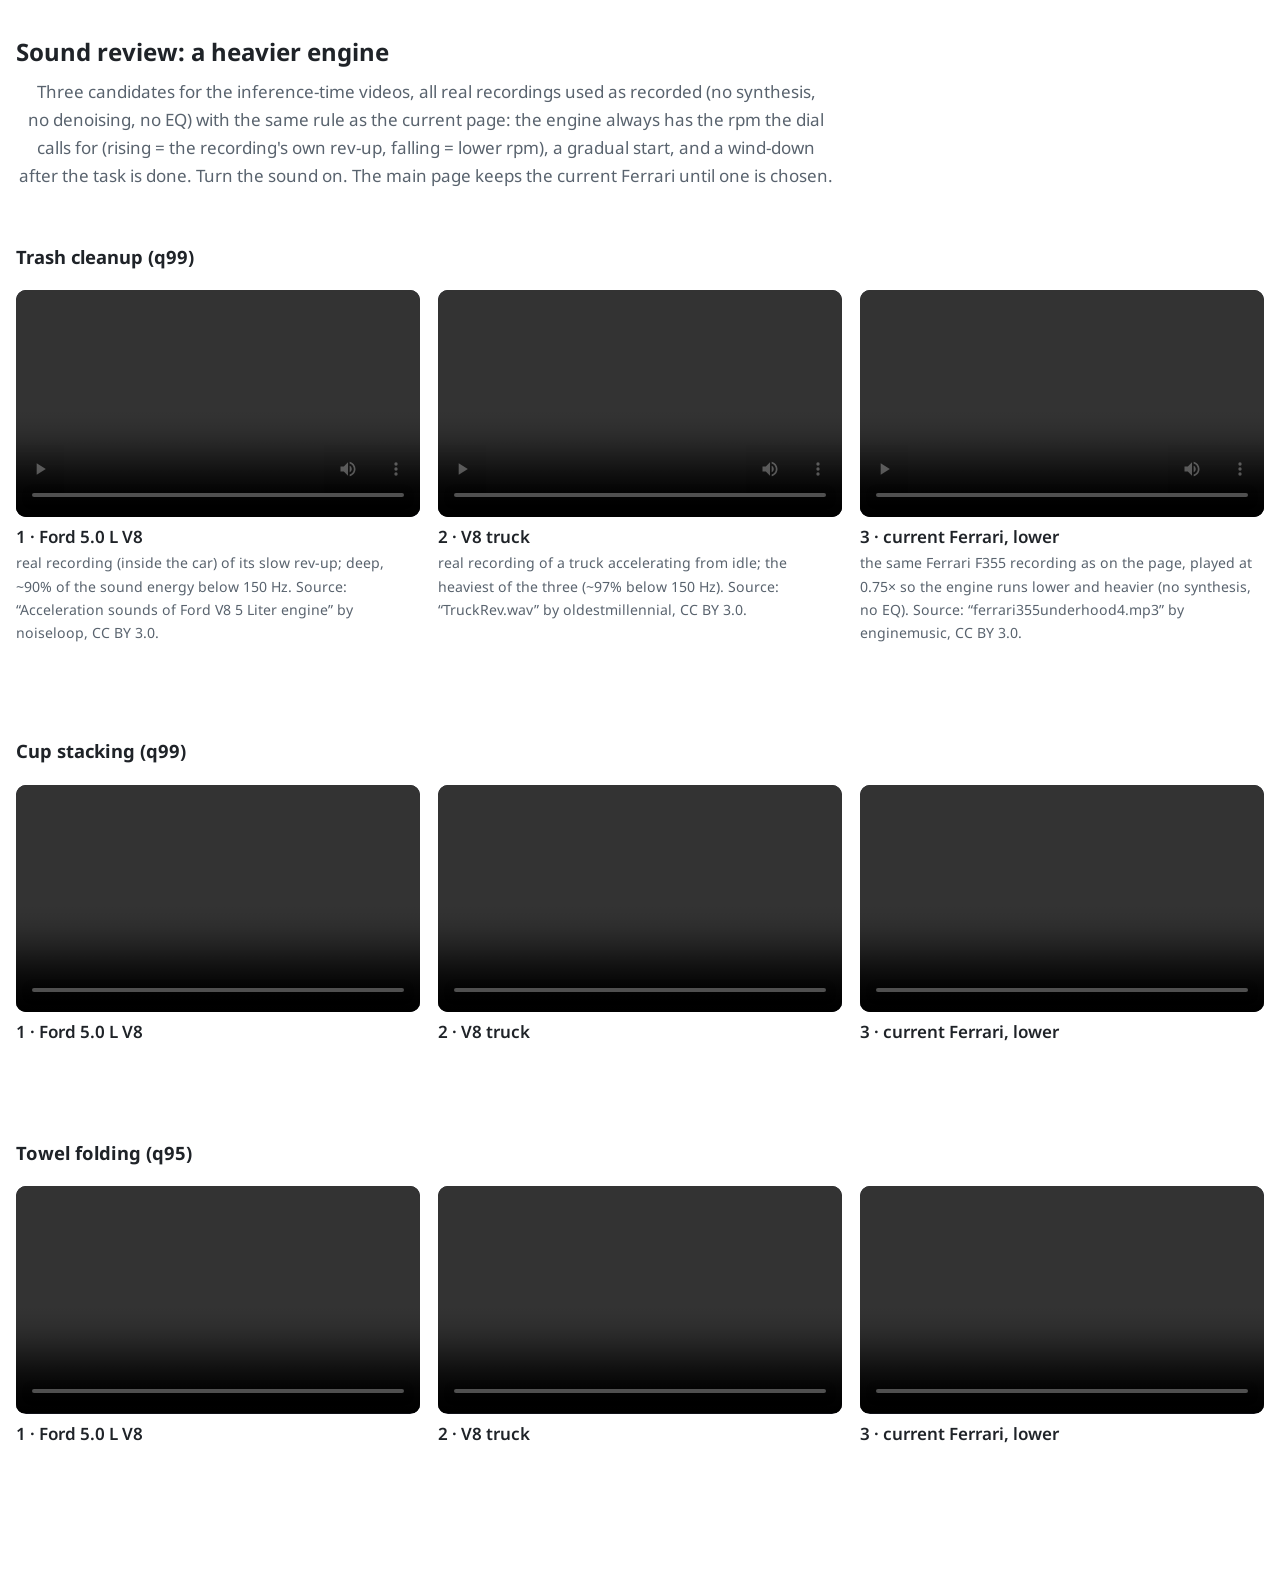
==== commit 0d03b8c1: "Sound review page: three heavier real-recording candidates (Ford 5.0 V8, V8 truck, current Ferrari a" ====
--- a/sound_preview.html
+++ b/sound_preview.html
@@ -4,38 +4,41 @@
 <meta charset="utf-8">
 <meta name="viewport" content="width=device-width, initial-scale=1">
 <meta name="robots" content="noindex">
-<title>Sound Preview</title>
+<title>Sound Review</title>
 <link rel="stylesheet" href="https://fonts.googleapis.com/css2?family=Noto+Sans:wght@400;600&display=swap">
 <link rel="stylesheet" href="static/css/style.css?v=d8124013">
 <style>
-  main { max-width: 1400px; margin: 0 auto; padding: 32px 16px 64px; }
+  main { max-width: 1500px; margin: 0 auto; padding: 32px 16px 64px; }
   h1 { font-size: 1.5rem; margin: 0 0 6px; }
   .lead { color: var(--muted); margin: 0 0 24px; }
-  .row { display: grid; grid-template-columns: 1fr 1fr; gap: 20px; margin-bottom: 36px; }
+  .row { display: grid; grid-template-columns: repeat(3, 1fr); gap: 18px; margin-bottom: 36px; }
   .row h2 { grid-column: 1 / -1; font-size: 1.15rem; margin: 0; }
   figure { margin: 0; }
-  figure video { display: block; width: 100%; height: auto; border-radius: 10px; background: #101118; }
+  figure video { display: block; width: 100%; height: auto; aspect-ratio: 16 / 9; border-radius: 10px; background: #101118; }
   figcaption { margin-top: 6px; font-weight: 600; }
+  figcaption span { display: block; font-weight: 400; color: var(--muted); font-size: 0.88rem; }
   figcaption a { color: inherit; }
-  figcaption span { display: block; font-weight: 400; color: var(--muted); font-size: 0.9rem; }
-  @media (max-width: 800px) { .row { grid-template-columns: 1fr; } }
+  @media (max-width: 900px) { .row { grid-template-columns: 1fr; } }
 </style>
 </head>
 <body>
 <main>
-  <h1>Sound options for the inference-time videos</h1>
-  <p class="lead">Ferrari F355 V8, as recorded (no denoising or EQ), only its slow 2–7 s rev-up; the drop at 7 s with its air-release hiss is not used. Every video starts at the bottom of the rev-up and pulls up gradually. Turn the sound on. The main page has no sound for now.</p>
+  <h1>Sound review: a heavier engine</h1>
+  <p class="lead">Three candidates for the inference-time videos, all real recordings used as recorded (no synthesis, no denoising, no EQ) with the same rule as the current page: the engine always has the rpm the dial calls for (rising = the recording's own rev-up, falling = lower rpm), a gradual start, and a wind-down after the task is done. Turn the sound on. The main page keeps the current Ferrari until one is chosen.</p>
   <section class="row"><h2>Trash cleanup (q99)</h2>
-    <figure><video controls playsinline preload="metadata" src="static/tempo/preview/split_trash_f355_rpm.mp4"></video><figcaption>A · Ferrari F355, engine rpm = dial<span>one rule: the engine always has the rpm the dial calls for. Speeding up runs through the real rev-up (acceleration); slowing down lowers the rpm so the pitch falls (deceleration). After the task is done the engine winds down while fading out. Source: <a href="https://freesound.org/people/enginemusic/sounds/43484/">"ferrari355underhood4.mp3"</a> by enginemusic, licensed under <a href="https://creativecommons.org/licenses/by/3.0/">CC BY 3.0</a>; cut and resequenced.</span></figcaption></figure>
-    <figure><video controls playsinline preload="metadata" src="static/tempo/preview/split_trash_f355_base.mp4"></video><figcaption>B · previous (follows the dial)<span>the round before: the recording runs on and steps back down its rev-up when the speed-up falls. Source: <a href="https://freesound.org/people/enginemusic/sounds/43484/">"ferrari355underhood4.mp3"</a> by enginemusic, licensed under <a href="https://creativecommons.org/licenses/by/3.0/">CC BY 3.0</a>; cut and resequenced.</span></figcaption></figure>
+    <figure><video controls playsinline preload="metadata" src="static/tempo/preview/split_trash_ford_v8.mp4"></video><figcaption>1 · Ford 5.0 L V8<span>real recording (inside the car) of its slow rev-up; deep, ~90% of the sound energy below 150 Hz. Source: <a href="https://freesound.org/people/noiseloop/sounds/455926/">&ldquo;Acceleration sounds of Ford V8 5 Liter engine&rdquo;</a> by noiseloop, <a href="https://creativecommons.org/licenses/by/3.0/">CC BY 3.0</a>.</span></figcaption></figure>
+    <figure><video controls playsinline preload="metadata" src="static/tempo/preview/split_trash_truck.mp4"></video><figcaption>2 · V8 truck<span>real recording of a truck accelerating from idle; the heaviest of the three (~97% below 150 Hz). Source: <a href="https://freesound.org/people/oldestmillennial/sounds/538212/">&ldquo;TruckRev.wav&rdquo;</a> by oldestmillennial, <a href="https://creativecommons.org/licenses/by/3.0/">CC BY 3.0</a>.</span></figcaption></figure>
+    <figure><video controls playsinline preload="metadata" src="static/tempo/preview/split_trash_f355_low.mp4"></video><figcaption>3 · current Ferrari, lower<span>the same Ferrari F355 recording as on the page, played at 0.75&times; so the engine runs lower and heavier (no synthesis, no EQ). Source: <a href="https://freesound.org/people/enginemusic/sounds/43484/">&ldquo;ferrari355underhood4.mp3&rdquo;</a> by enginemusic, <a href="https://creativecommons.org/licenses/by/3.0/">CC BY 3.0</a>.</span></figcaption></figure>
   </section>
   <section class="row"><h2>Cup stacking (q99)</h2>
-    <figure><video controls playsinline preload="metadata" src="static/tempo/preview/split_cup_f355_rpm.mp4"></video><figcaption>A · Ferrari F355, engine rpm = dial</figcaption></figure>
-    <figure><video controls playsinline preload="metadata" src="static/tempo/preview/split_cup_f355_base.mp4"></video><figcaption>B · previous (follows the dial)</figcaption></figure>
+    <figure><video controls playsinline preload="metadata" src="static/tempo/preview/split_cup_ford_v8.mp4"></video><figcaption>1 · Ford 5.0 L V8</figcaption></figure>
+    <figure><video controls playsinline preload="metadata" src="static/tempo/preview/split_cup_truck.mp4"></video><figcaption>2 · V8 truck</figcaption></figure>
+    <figure><video controls playsinline preload="metadata" src="static/tempo/preview/split_cup_f355_low.mp4"></video><figcaption>3 · current Ferrari, lower</figcaption></figure>
   </section>
   <section class="row"><h2>Towel folding (q95)</h2>
-    <figure><video controls playsinline preload="metadata" src="static/tempo/preview/split_towel_f355_rpm.mp4"></video><figcaption>A · Ferrari F355, engine rpm = dial</figcaption></figure>
-    <figure><video controls playsinline preload="metadata" src="static/tempo/preview/split_towel_f355_base.mp4"></video><figcaption>B · previous (follows the dial)</figcaption></figure>
+    <figure><video controls playsinline preload="metadata" src="static/tempo/preview/split_towel_ford_v8.mp4"></video><figcaption>1 · Ford 5.0 L V8</figcaption></figure>
+    <figure><video controls playsinline preload="metadata" src="static/tempo/preview/split_towel_truck.mp4"></video><figcaption>2 · V8 truck</figcaption></figure>
+    <figure><video controls playsinline preload="metadata" src="static/tempo/preview/split_towel_f355_low.mp4"></video><figcaption>3 · current Ferrari, lower</figcaption></figure>
   </section>
 </main>
 </body>
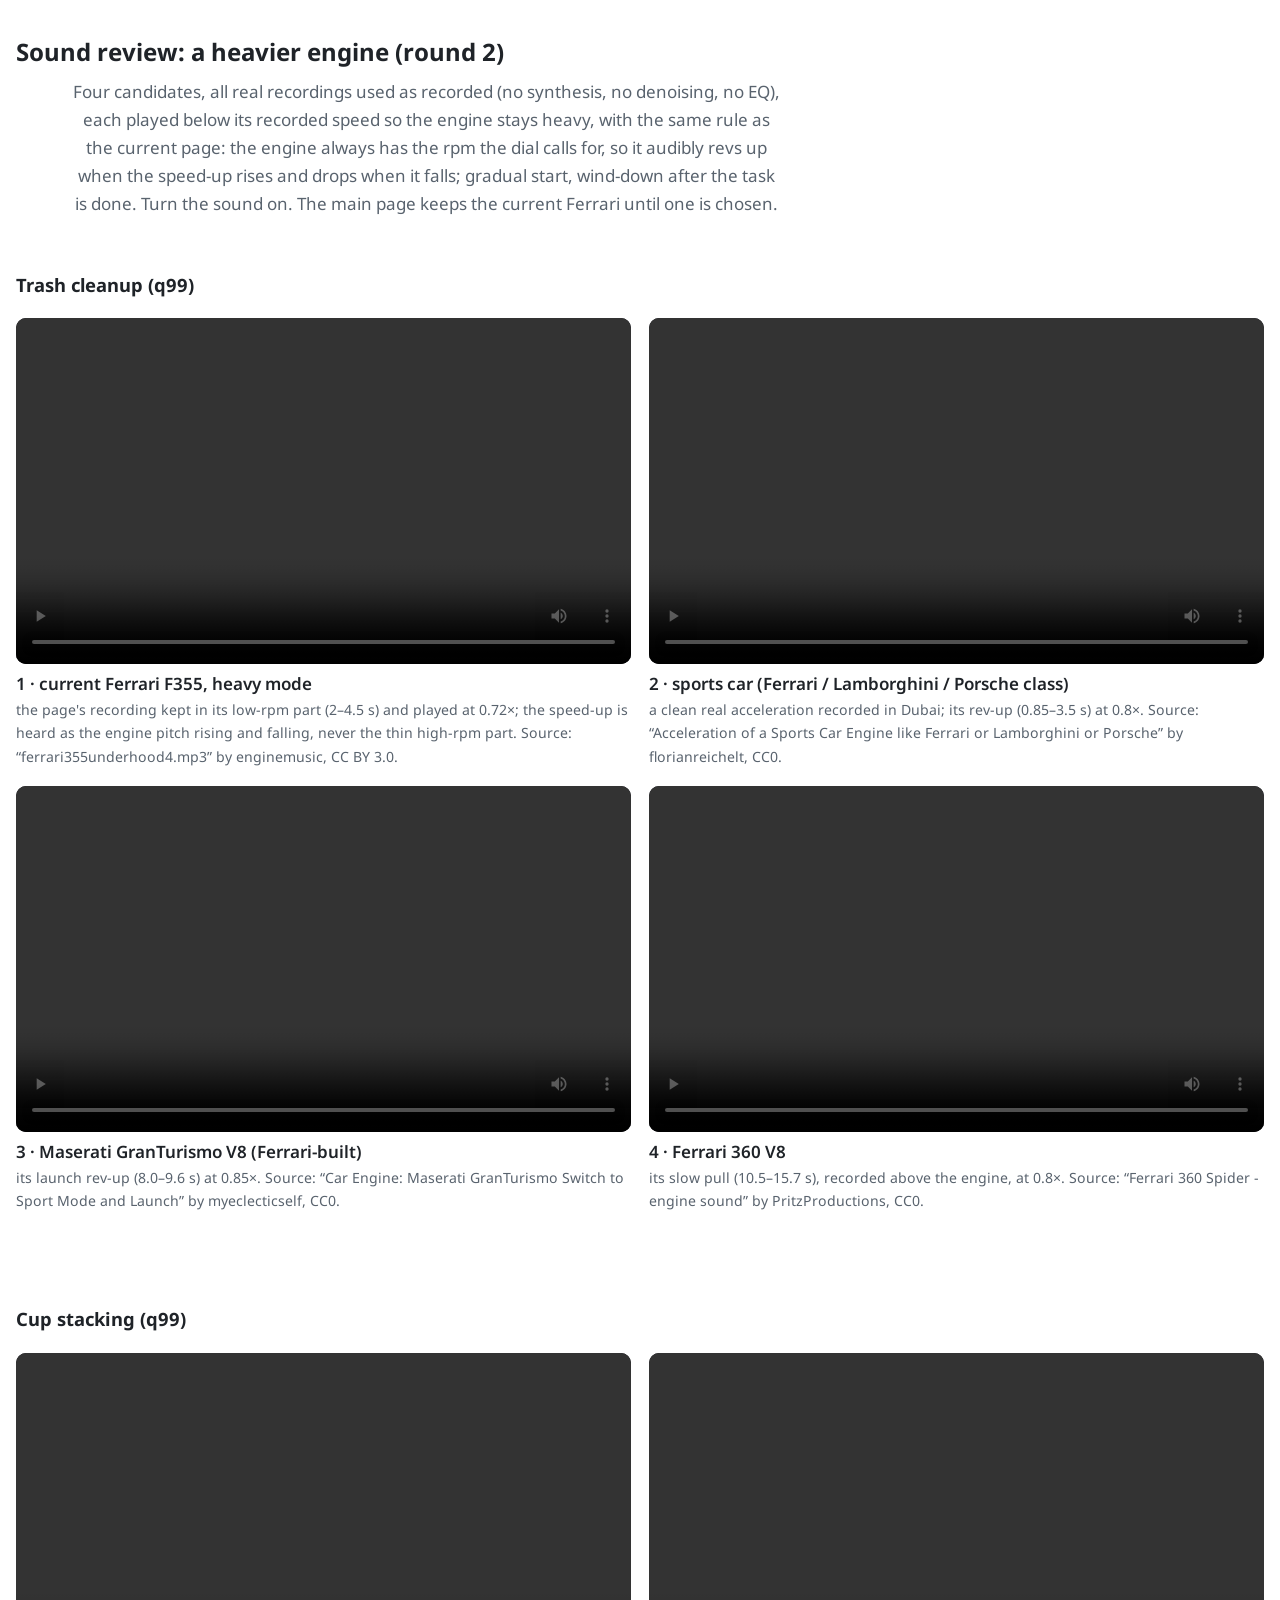
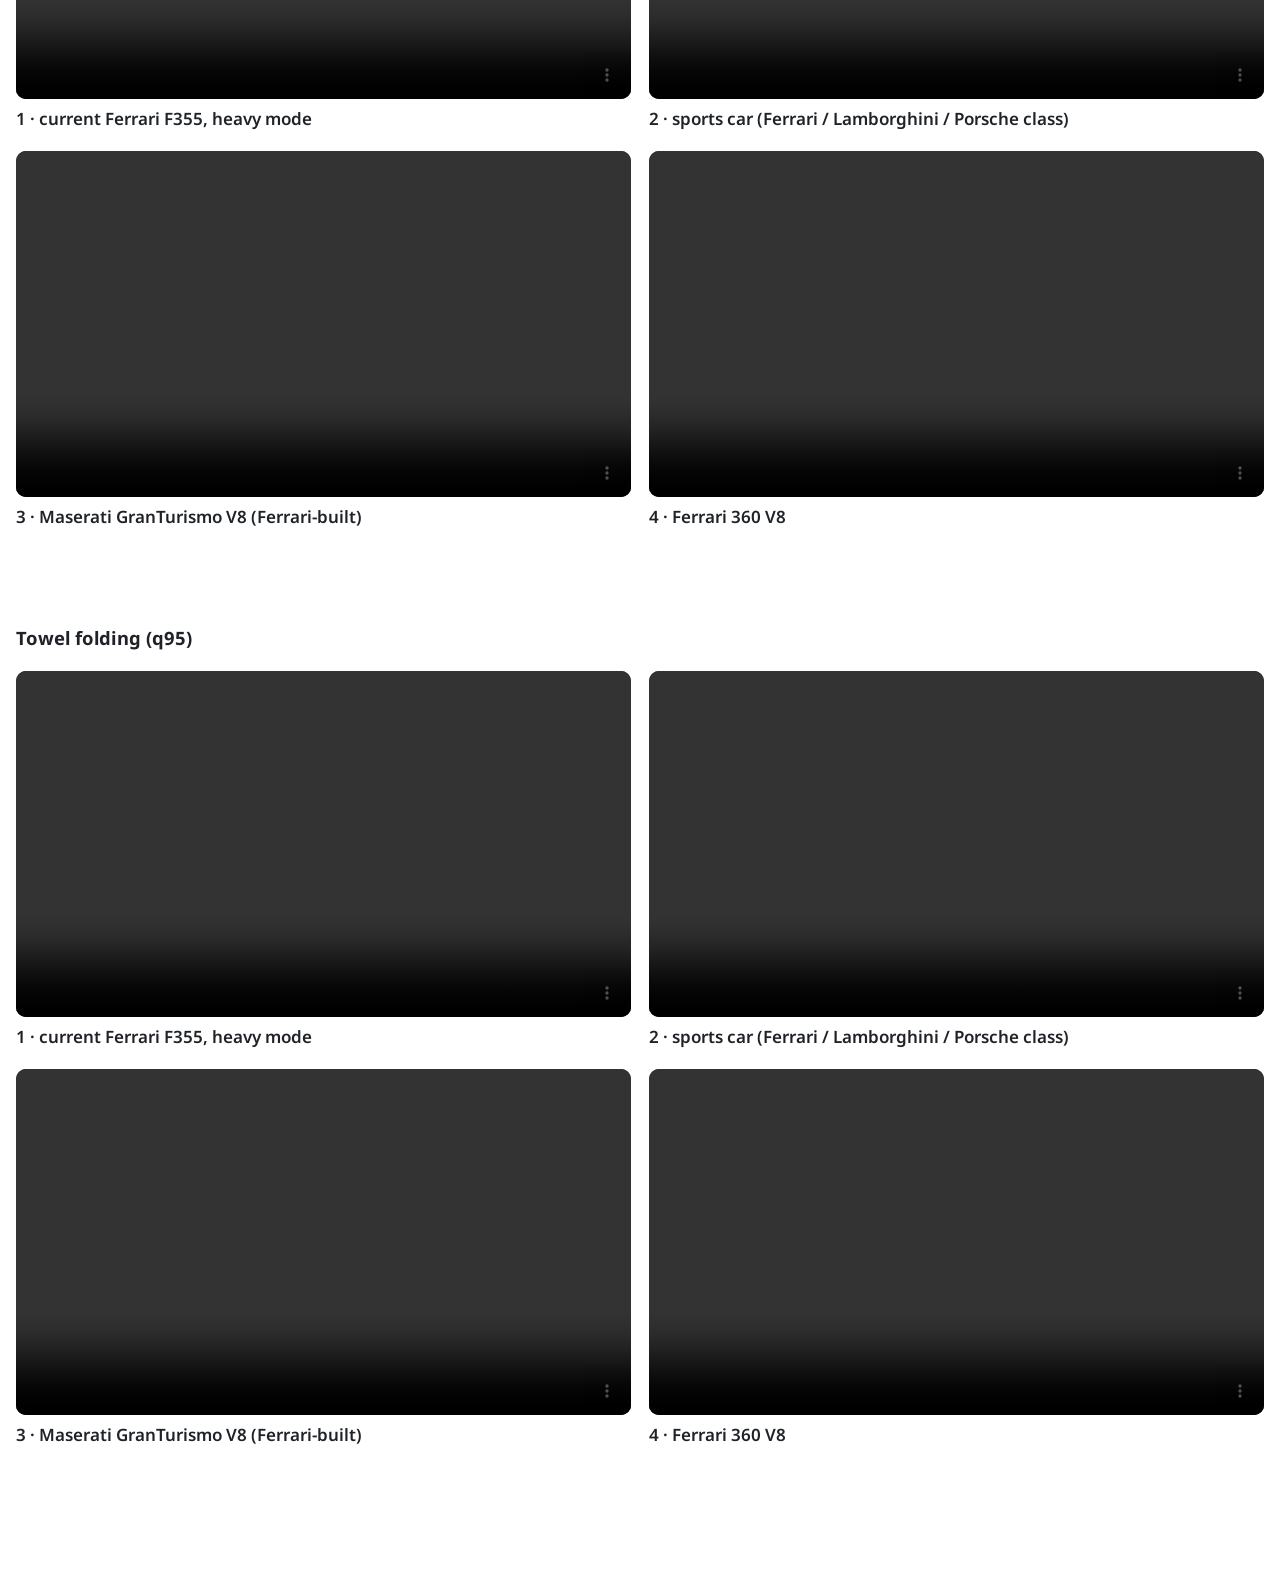
==== commit d116cb00: "Sound review round 2: F355 heavy mode (low-rpm part, 0.72x), Dubai sports car, Maserati V8, Ferrari " ====
--- a/sound_preview.html
+++ b/sound_preview.html
@@ -11,7 +11,7 @@
   main { max-width: 1500px; margin: 0 auto; padding: 32px 16px 64px; }
   h1 { font-size: 1.5rem; margin: 0 0 6px; }
   .lead { color: var(--muted); margin: 0 0 24px; }
-  .row { display: grid; grid-template-columns: repeat(3, 1fr); gap: 18px; margin-bottom: 36px; }
+  .row { display: grid; grid-template-columns: repeat(2, 1fr); gap: 18px; margin-bottom: 36px; }
   .row h2 { grid-column: 1 / -1; font-size: 1.15rem; margin: 0; }
   figure { margin: 0; }
   figure video { display: block; width: 100%; height: auto; aspect-ratio: 16 / 9; border-radius: 10px; background: #101118; }
@@ -23,22 +23,25 @@
 </head>
 <body>
 <main>
-  <h1>Sound review: a heavier engine</h1>
-  <p class="lead">Three candidates for the inference-time videos, all real recordings used as recorded (no synthesis, no denoising, no EQ) with the same rule as the current page: the engine always has the rpm the dial calls for (rising = the recording's own rev-up, falling = lower rpm), a gradual start, and a wind-down after the task is done. Turn the sound on. The main page keeps the current Ferrari until one is chosen.</p>
+  <h1>Sound review: a heavier engine (round 2)</h1>
+  <p class="lead">Four candidates, all real recordings used as recorded (no synthesis, no denoising, no EQ), each played below its recorded speed so the engine stays heavy, with the same rule as the current page: the engine always has the rpm the dial calls for, so it audibly revs up when the speed-up rises and drops when it falls; gradual start, wind-down after the task is done. Turn the sound on. The main page keeps the current Ferrari until one is chosen.</p>
   <section class="row"><h2>Trash cleanup (q99)</h2>
-    <figure><video controls playsinline preload="metadata" src="static/tempo/preview/split_trash_ford_v8.mp4"></video><figcaption>1 · Ford 5.0 L V8<span>real recording (inside the car) of its slow rev-up; deep, ~90% of the sound energy below 150 Hz. Source: <a href="https://freesound.org/people/noiseloop/sounds/455926/">&ldquo;Acceleration sounds of Ford V8 5 Liter engine&rdquo;</a> by noiseloop, <a href="https://creativecommons.org/licenses/by/3.0/">CC BY 3.0</a>.</span></figcaption></figure>
-    <figure><video controls playsinline preload="metadata" src="static/tempo/preview/split_trash_truck.mp4"></video><figcaption>2 · V8 truck<span>real recording of a truck accelerating from idle; the heaviest of the three (~97% below 150 Hz). Source: <a href="https://freesound.org/people/oldestmillennial/sounds/538212/">&ldquo;TruckRev.wav&rdquo;</a> by oldestmillennial, <a href="https://creativecommons.org/licenses/by/3.0/">CC BY 3.0</a>.</span></figcaption></figure>
-    <figure><video controls playsinline preload="metadata" src="static/tempo/preview/split_trash_f355_low.mp4"></video><figcaption>3 · current Ferrari, lower<span>the same Ferrari F355 recording as on the page, played at 0.75&times; so the engine runs lower and heavier (no synthesis, no EQ). Source: <a href="https://freesound.org/people/enginemusic/sounds/43484/">&ldquo;ferrari355underhood4.mp3&rdquo;</a> by enginemusic, <a href="https://creativecommons.org/licenses/by/3.0/">CC BY 3.0</a>.</span></figcaption></figure>
+    <figure><video controls playsinline preload="metadata" src="static/tempo/preview/split_trash_f355_heavy.mp4"></video><figcaption>1 · current Ferrari F355, heavy mode<span>the page's recording kept in its low-rpm part (2–4.5 s) and played at 0.72&times;; the speed-up is heard as the engine pitch rising and falling, never the thin high-rpm part. Source: <a href="https://freesound.org/people/enginemusic/sounds/43484/">&ldquo;ferrari355underhood4.mp3&rdquo;</a> by enginemusic, <a href="https://creativecommons.org/licenses/by/3.0/">CC BY 3.0</a>.</span></figcaption></figure>
+    <figure><video controls playsinline preload="metadata" src="static/tempo/preview/split_trash_dubai.mp4"></video><figcaption>2 · sports car (Ferrari / Lamborghini / Porsche class)<span>a clean real acceleration recorded in Dubai; its rev-up (0.85–3.5 s) at 0.8&times;. Source: <a href="https://freesound.org/people/florianreichelt/sounds/457560/">&ldquo;Acceleration of a Sports Car Engine like Ferrari or Lamborghini or Porsche&rdquo;</a> by florianreichelt, <a href="https://creativecommons.org/publicdomain/zero/1.0/">CC0</a>.</span></figcaption></figure>
+    <figure><video controls playsinline preload="metadata" src="static/tempo/preview/split_trash_maserati.mp4"></video><figcaption>3 · Maserati GranTurismo V8 (Ferrari-built)<span>its launch rev-up (8.0–9.6 s) at 0.85&times;. Source: <a href="https://freesound.org/people/myeclecticself/sounds/585215/">&ldquo;Car Engine: Maserati GranTurismo Switch to Sport Mode and Launch&rdquo;</a> by myeclecticself, <a href="https://creativecommons.org/publicdomain/zero/1.0/">CC0</a>.</span></figcaption></figure>
+    <figure><video controls playsinline preload="metadata" src="static/tempo/preview/split_trash_f360.mp4"></video><figcaption>4 · Ferrari 360 V8<span>its slow pull (10.5–15.7 s), recorded above the engine, at 0.8&times;. Source: <a href="https://freesound.org/people/PritzProductions/sounds/241083/">&ldquo;Ferrari 360 Spider - engine sound&rdquo;</a> by PritzProductions, <a href="https://creativecommons.org/publicdomain/zero/1.0/">CC0</a>.</span></figcaption></figure>
   </section>
   <section class="row"><h2>Cup stacking (q99)</h2>
-    <figure><video controls playsinline preload="metadata" src="static/tempo/preview/split_cup_ford_v8.mp4"></video><figcaption>1 · Ford 5.0 L V8</figcaption></figure>
-    <figure><video controls playsinline preload="metadata" src="static/tempo/preview/split_cup_truck.mp4"></video><figcaption>2 · V8 truck</figcaption></figure>
-    <figure><video controls playsinline preload="metadata" src="static/tempo/preview/split_cup_f355_low.mp4"></video><figcaption>3 · current Ferrari, lower</figcaption></figure>
+    <figure><video controls playsinline preload="metadata" src="static/tempo/preview/split_cup_f355_heavy.mp4"></video><figcaption>1 · current Ferrari F355, heavy mode</figcaption></figure>
+    <figure><video controls playsinline preload="metadata" src="static/tempo/preview/split_cup_dubai.mp4"></video><figcaption>2 · sports car (Ferrari / Lamborghini / Porsche class)</figcaption></figure>
+    <figure><video controls playsinline preload="metadata" src="static/tempo/preview/split_cup_maserati.mp4"></video><figcaption>3 · Maserati GranTurismo V8 (Ferrari-built)</figcaption></figure>
+    <figure><video controls playsinline preload="metadata" src="static/tempo/preview/split_cup_f360.mp4"></video><figcaption>4 · Ferrari 360 V8</figcaption></figure>
   </section>
   <section class="row"><h2>Towel folding (q95)</h2>
-    <figure><video controls playsinline preload="metadata" src="static/tempo/preview/split_towel_ford_v8.mp4"></video><figcaption>1 · Ford 5.0 L V8</figcaption></figure>
-    <figure><video controls playsinline preload="metadata" src="static/tempo/preview/split_towel_truck.mp4"></video><figcaption>2 · V8 truck</figcaption></figure>
-    <figure><video controls playsinline preload="metadata" src="static/tempo/preview/split_towel_f355_low.mp4"></video><figcaption>3 · current Ferrari, lower</figcaption></figure>
+    <figure><video controls playsinline preload="metadata" src="static/tempo/preview/split_towel_f355_heavy.mp4"></video><figcaption>1 · current Ferrari F355, heavy mode</figcaption></figure>
+    <figure><video controls playsinline preload="metadata" src="static/tempo/preview/split_towel_dubai.mp4"></video><figcaption>2 · sports car (Ferrari / Lamborghini / Porsche class)</figcaption></figure>
+    <figure><video controls playsinline preload="metadata" src="static/tempo/preview/split_towel_maserati.mp4"></video><figcaption>3 · Maserati GranTurismo V8 (Ferrari-built)</figcaption></figure>
+    <figure><video controls playsinline preload="metadata" src="static/tempo/preview/split_towel_f360.mp4"></video><figcaption>4 · Ferrari 360 V8</figcaption></figure>
   </section>
 </main>
 </body>
